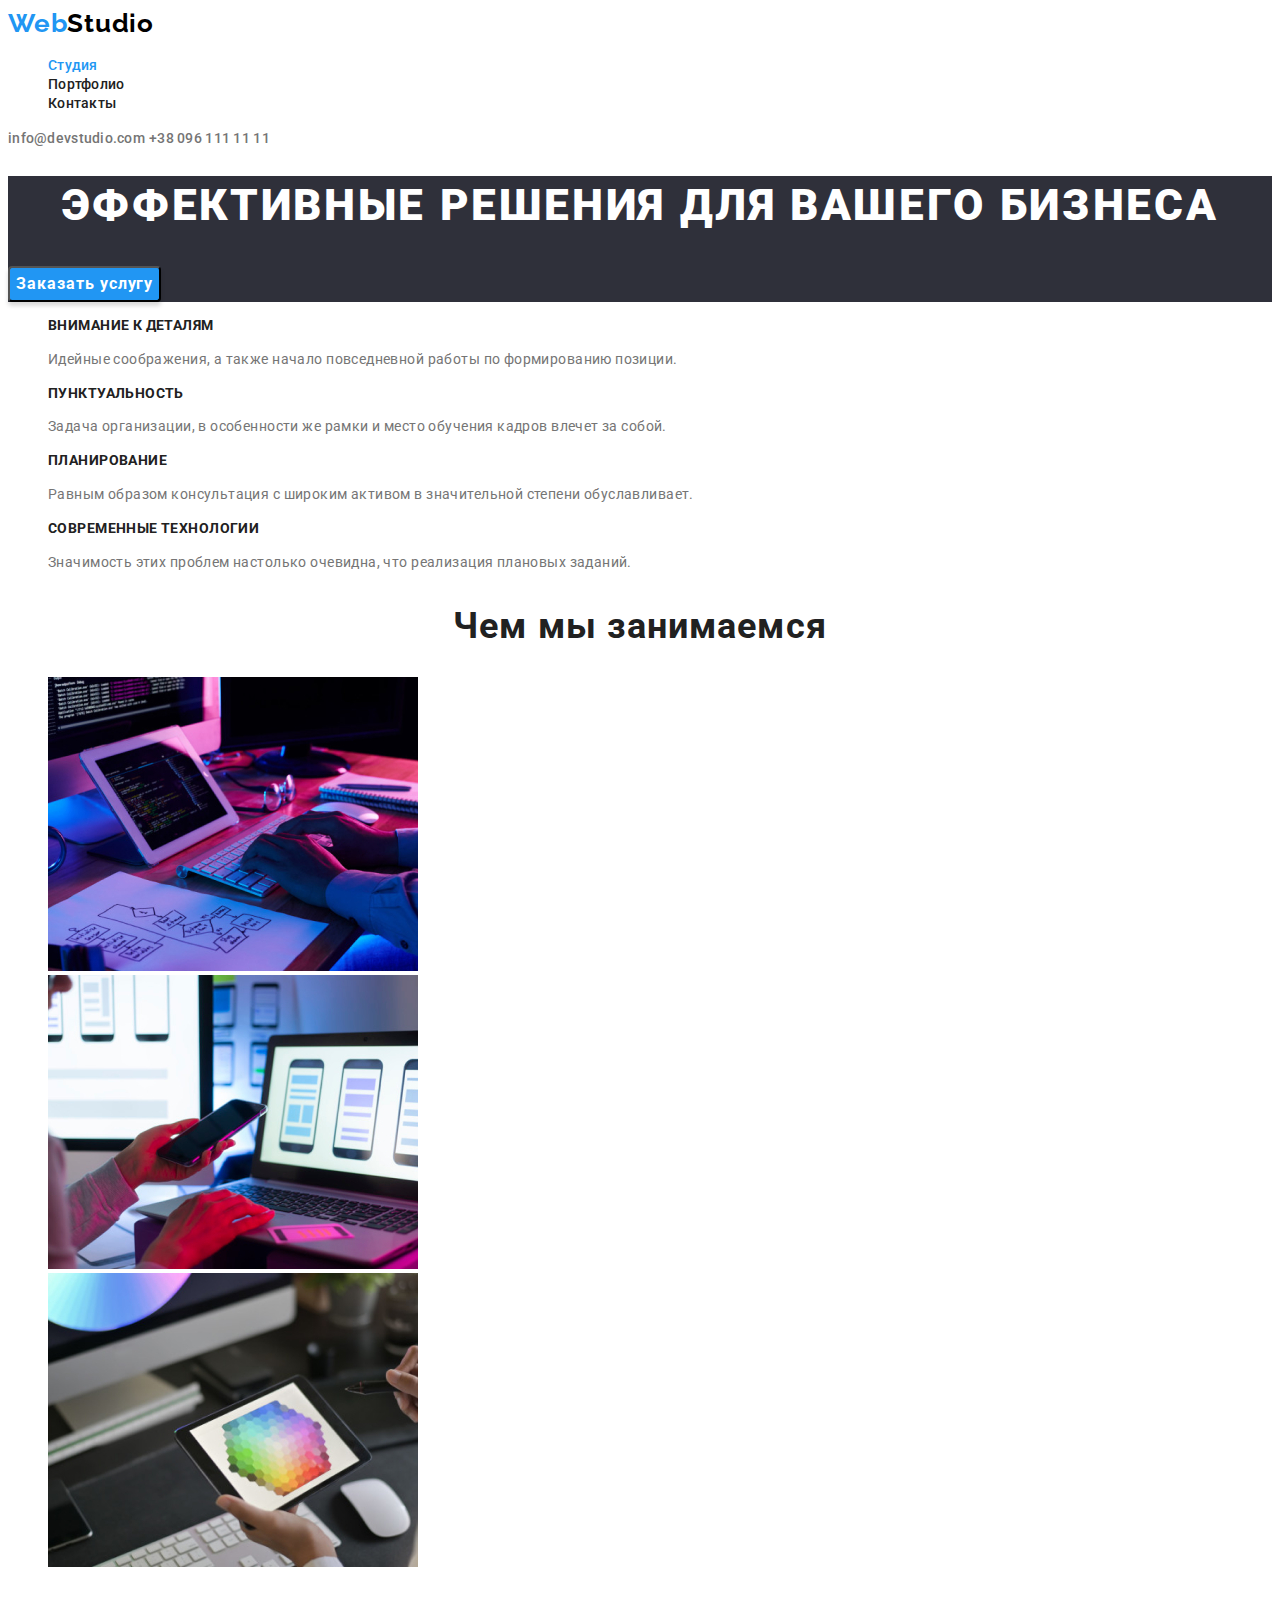
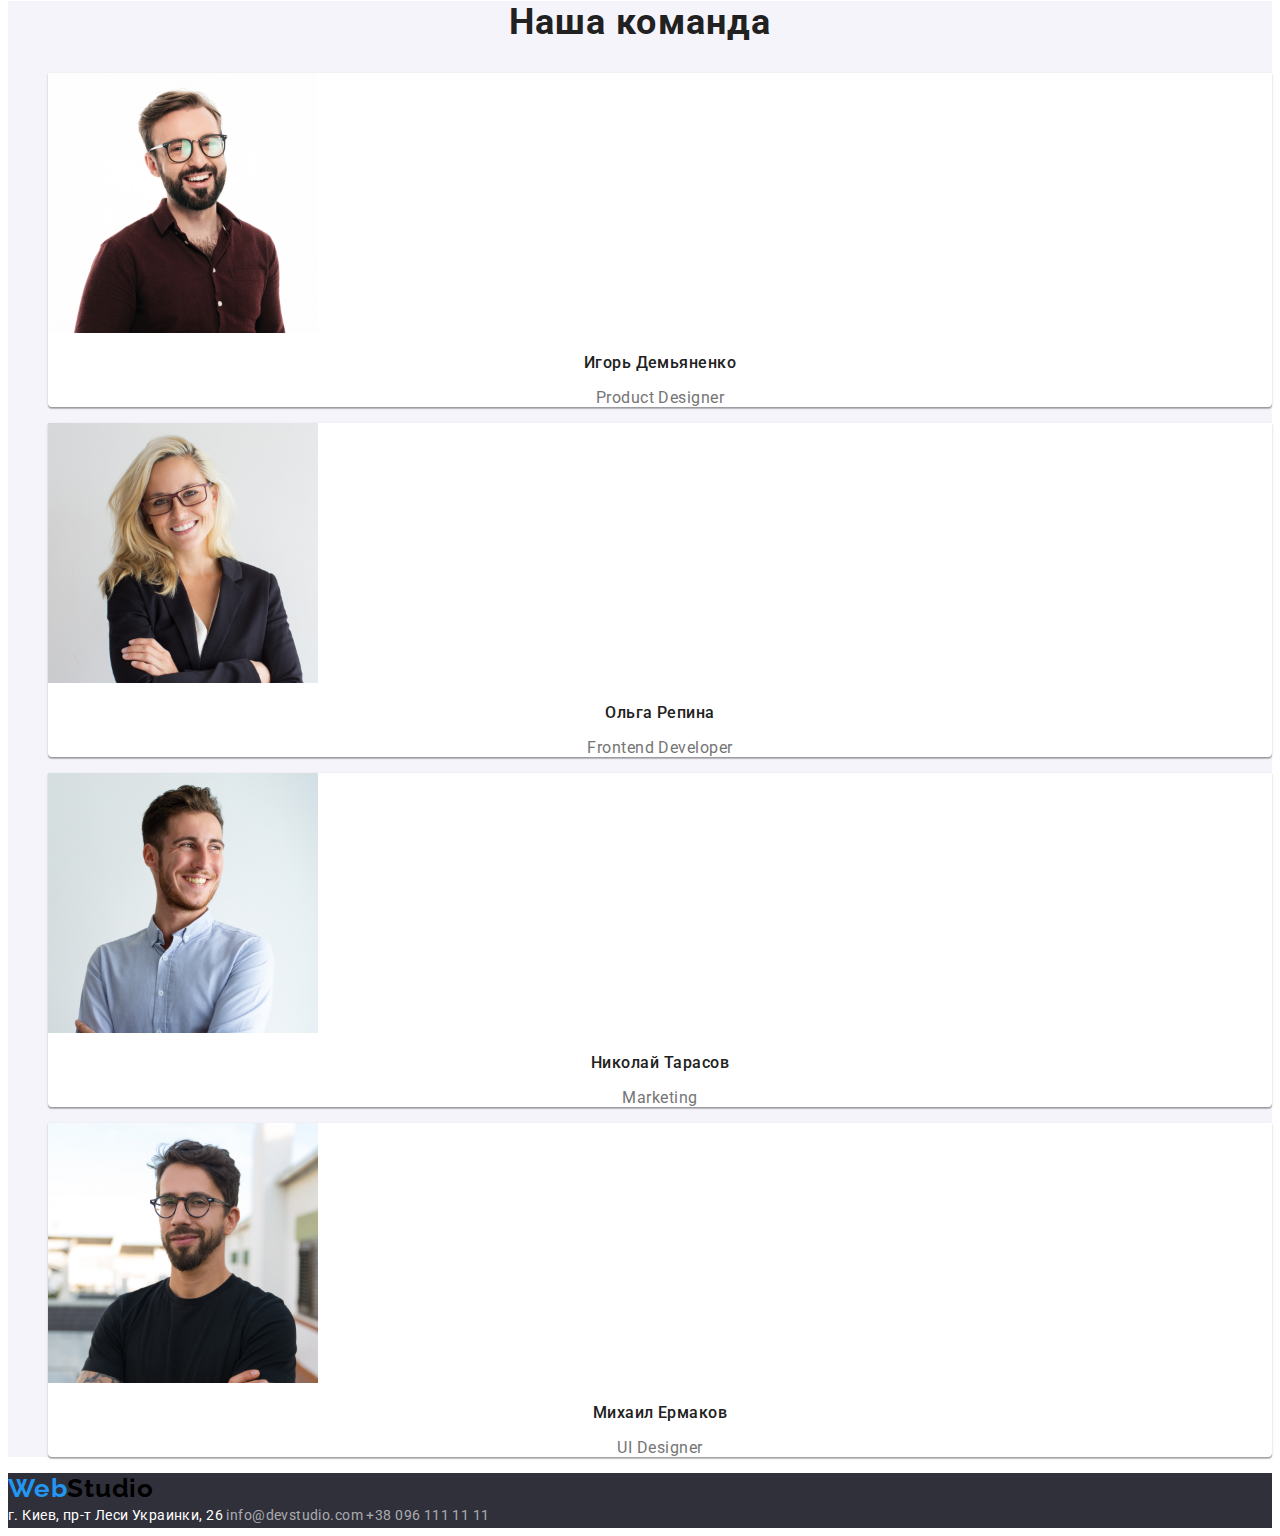
==== index.html @ 05eec01e "скопированные" ====
<!DOCTYPE html>
<html lang="en">
<head>
    <meta charset="UTF-8">
    <meta http-equiv="X-UA-Compatible" content="IE=edge">
    <meta name="viewport" content="width=device-width, initial-scale=1.0">
    <link rel="preconnect" href="https://fonts.googleapis.com">
    <link rel="preconnect" href="https://fonts.gstatic.com" crossorigin>
    <link href="https://fonts.googleapis.com/css2?family=Raleway:wght@700&family=Roboto:wght@400;500;700;900&display=swap" rel="stylesheet">
    <link rel="stylesheet" href="./css/styles.css">
    <title>Главная</title>
    
</head>
<body>
    <!-- Шапка -->
    <header class="header">
        <a href="index.html" class="main-page-link">Web<span class="main-page-link-logo">Studio</span></a>
        <nav>
            <ul>
                <li><a href="index.html" class="nav-sections active">Студия</a></li>
                <li><a href="portfolio.html" class="nav-sections">Портфолио</a></li>
                <li><a href="#" class="nav-sections">Контакты</a></li>
            </ul>  
        </nav>
        <a href="mailto:info@devstudio.com" class="main-mail-header">info@devstudio.com</a>
        <a href="tel:+380961111111" class="main-phone-header">+38 096 111 11 11</a>
    </header>

    <!-- Основная часть -->

    <main>

        <!-- Реклама с кнопкой -->
        <section class="main-page-face">
            <h1 class="main-page-face-text">Эффективные решения для вашего бизнеса</h1>
            <button type="button" class="main-page-face-button">Заказать услугу</button>
        </section>

        <!-- Характеристика -->
        <section>
            <ul>
                <li>
                    <h3 class="main-page-specifications-title">Внимание к деталям</h3>
                    <p class="main-page-specifications-text">Идейные соображения, а также начало повседневной работы по формированию позиции.</p>
                </li>
                <li>
                    <h3 class="main-page-specifications-title">Пунктуальность</h3>
                    <p class="main-page-specifications-text">Задача организации, в особенности же рамки и место обучения кадров влечет за собой.</p>
                </li>
                <li>
                    <h3 class="main-page-specifications-title">Планирование</h3>
                    <p class="main-page-specifications-text">Равным образом консультация с широким активом в значительной степени обуславливает.</p>
                </li>
                <li>
                    <h3 class="main-page-specifications-title">Современные технологии</h3>
                    <p class="main-page-specifications-text">Значимость этих проблем настолько очевидна, что реализация плановых заданий.</p>
                </li>
            </ul>
        </section>

        <!-- Род занятия в картинках -->
        <section>
            <h2 class="main-page-titles">Чем мы занимаемся</h2>
            <ul>
                <li>
                    <img src="images/img1.jpg" alt="програмирование" width="370">
                </li> 
                <li>
                    <img src="images/img2.jpg" alt="телефонирование" width="370">
                </li>
                <li>
                    <img src="images/img3.jpg" alt="графинирование" width="370"> 
                </li>
            </ul>               
        </section>

        <!-- Команда специалистов -->
        <section class="main-page-team">
            <h2 class="main-page-titles">Наша команда</h2>
            <ul>
                <li class="main-page-team-teaser">
                    <img src="images/team1.jpg" alt="мужчина" width="270" height="260">
                    <h3 class="main-page-team-name">Игорь Демьяненко</h3>
                    <p class="main-page-team-position">Product Designer</p>
                </li>
                <li class="main-page-team-teaser">
                    <img src="images/team2.jpg" alt="женщина" width="270" height="260">
                    <h3 class="main-page-team-name">Ольга Репина</h3>
                    <p class="main-page-team-position">Frontend Developer</p>
                </li>
                <li class="main-page-team-teaser">
                    <img src="images/team3.jpg" alt="мужчина" width="270" height="260">
                    <h3 class="main-page-team-name">Николай Тарасов</h3>
                    <p class="main-page-team-position">Marketing</p>
                </li>
                <li class="main-page-team-teaser">
                    <img src="images/team4.jpg" alt="мужчина" width="270" height="260">
                    <h3 class="main-page-team-name">Михаил Ермаков</h3>
                    <p class="main-page-team-position">UI Designer</p>
                </li>
            </ul>
        </section>
    </main>

    <!-- Подвал-->
    <footer class="footer">
        <a href="index.html" class="main-page-link">Web<span class="main-page-link-logo">Studio</span></a>
        <address class="footer-address">г. Киев, пр-т Леси Украинки, 26
            <a href="mailto:info@devstudio.com" class="main-mail-footer">info@devstudio.com</a>
            <a href="tel:+380961111111" class="main-phone-footer">+38 096 111 11 11</a>
        </address>
    </footer>
</body>
</html>
---- css/styles.css ----
body {
    font-family: 'Raleway', sans-serif;
    font-family: 'Roboto', sans-serif;
    background: #FFFFFF;
    font-family: Roboto;
    color: var(--almost-black-color);
}

a {
   text-decoration: none; 
}

button {
    font-family: inherit;
    cursor: pointer;
}
ul {
    list-style: none;
}

:root {
    --blue-color: #2196F3;
    --gray-color: #757575;
    --white-color: #FFFFFF;
    --notwhite-color: #F5F4FA;
    --almost-black-color: #212121;
}

/* шапка и елементы */

.main-page-link {
    font-family: Raleway;
    font-weight: bold;
    font-size: 26px;
    line-height: 1.19;
    letter-spacing: 0.03em;
    color: var(--blue-color);
}

.main-page-link-logo {
    color: #000;
}

.nav-sections {
    font-weight: 500;
    font-size: 14px;
    line-height: 1.14;
    letter-spacing: 0.02em;
    color: var(--almost-black-color); 
}

.nav-sections.active,
.nav-sections:hover,
.nav-sections:focus {
    color: var(--blue-color);
}

.main-mail-header,
.main-phone-header {
    font-weight: 500;
    font-size: 14px;
    line-height: 1.14;
    letter-spacing: 0.02em;
    color: var(--gray-color);
}
.main-mail-header:hover,
.main-mail-header:focus,
.main-phone-header:hover,
.main-phone-header:focus {
    color: var(--blue-color);
}


/* главная страница*/

/* главный текст с кнопкой*/

.main-page-face {
    background: #2F303A;
}

.main-page-face-text {
    font-weight: 900;
    font-size: 44px;
    line-height: 1.36;
    text-align: center;
    letter-spacing: 0.06em;
    text-transform: uppercase;
    color: var(--white-color);
}

.main-page-face-button {
    background: var(--blue-color);
    box-shadow: 0px 4px 4px rgba(0, 0, 0, 0.15);
    border-radius: 4px;
    font-weight: bold;
    font-size: 16px;
    line-height: 1.87;
    display: flex;
    align-items: center;
    text-align: center;
    letter-spacing: 0.06em;
    color: var(--white-color);
}

.main-page-face-button:focus,
.main-page-face-button:hover {
    background: #188CE8;
    ;
}

/* Характеристики*/

.main-page-specifications-title{
    font-weight: bold;
    font-size: 14px;
    line-height: 1.14;
    letter-spacing: 0.03em;
    text-transform: uppercase;
}

.main-page-specifications-text {
    font-size: 14px;
    line-height: 1.71;
    letter-spacing: 0.03em;
    color: var(--gray-color);
}

/* Заголовки разделов*/
.main-page-titles {
    font-weight: bold;
    font-size: 36px;
    line-height: 1.17;
    text-align: center;
    letter-spacing: 0.03em;
}

/* Раздел команды*/
.main-page-team {
    background: var(--notwhite-color);
}

.main-page-team-teaser {
    background: var(--white-color);
    box-shadow: 0px 1px 3px rgba(0, 0, 0, 0.12), 0px 1px 1px rgba(0, 0, 0, 0.14), 0px 2px 1px rgba(0, 0, 0, 0.2);
    border-radius: 0px 0px 4px 4px;
}

.main-page-team-name {
    font-weight: 500;
    font-size: 16px;
    line-height: 1.19;
    text-align: center;
    letter-spacing: 0.03em;
}

.main-page-team-position {
    font-weight: normal;
    font-size: 16px;
    line-height: 1.19;
    text-align: center;
    letter-spacing: 0.03em;
    color: var(--gray-color);
}


/* Портфолио*/

/* Кнопки категорий */
.portfolio-categories-button {
    background: var(--notwhite-color);
    border-radius: 4px;
    font-weight: 500;
    font-size: 16px;
    line-height: 1.62;
    text-align: center;
    letter-spacing: 0.03em;
}

.portfolio-categories-button:focus,
.portfolio-categories-button:hover {
    background: var(--blue-color);
    box-shadow: 0px 3px 1px rgba(0, 0, 0, 0.1), 0px 1px 2px rgba(0, 0, 0, 0.08), 0px 2px 2px rgba(0, 0, 0, 0.12);
    border-radius: 4px;
    font-weight: 500;
    font-size: 16px;
    line-height: 1.62;
    text-align: center;
    letter-spacing: 0.03em;
    color: var(--white-color);
}

/* Варианты*/
.portfolio-variants {
    border: 1px solid #EEEEEE;
    box-sizing: border-box;
}

.portfolio-variant-name {
    font-weight: bold;
    font-size: 18px;
    line-height: 2;
    letter-spacing: 0.06em;
    color: var(--almost-black-color);
}

.portfolio-variant-type {
    font-weight: normal;
    font-size: 16px;
    line-height: 1.87;
    letter-spacing: 0.03em;
    color: var(--gray-color);
}

/* Подвал*/

.footer {
    background: #2F303A;
}

.footer-address {
    font-style: normal;
    font-weight: normal;
    font-size: 14px;
    line-height: 1.71;
    letter-spacing: 0.03em;
    color: var(--white-color);
}

.main-mail-footer,
.main-phone-footer {
    font-style: normal;
    font-weight: normal;
    font-size: 14px;
    line-height: 1.71;
    letter-spacing: 0.03em;
    color: rgba(255, 255, 255, 0.6); 
}

.main-mail-footer:hover,
.main-phone-footer:hover,
.main-mail-footer:focus,
.main-phone-footer:focus {
    color: var(--blue-color);
}
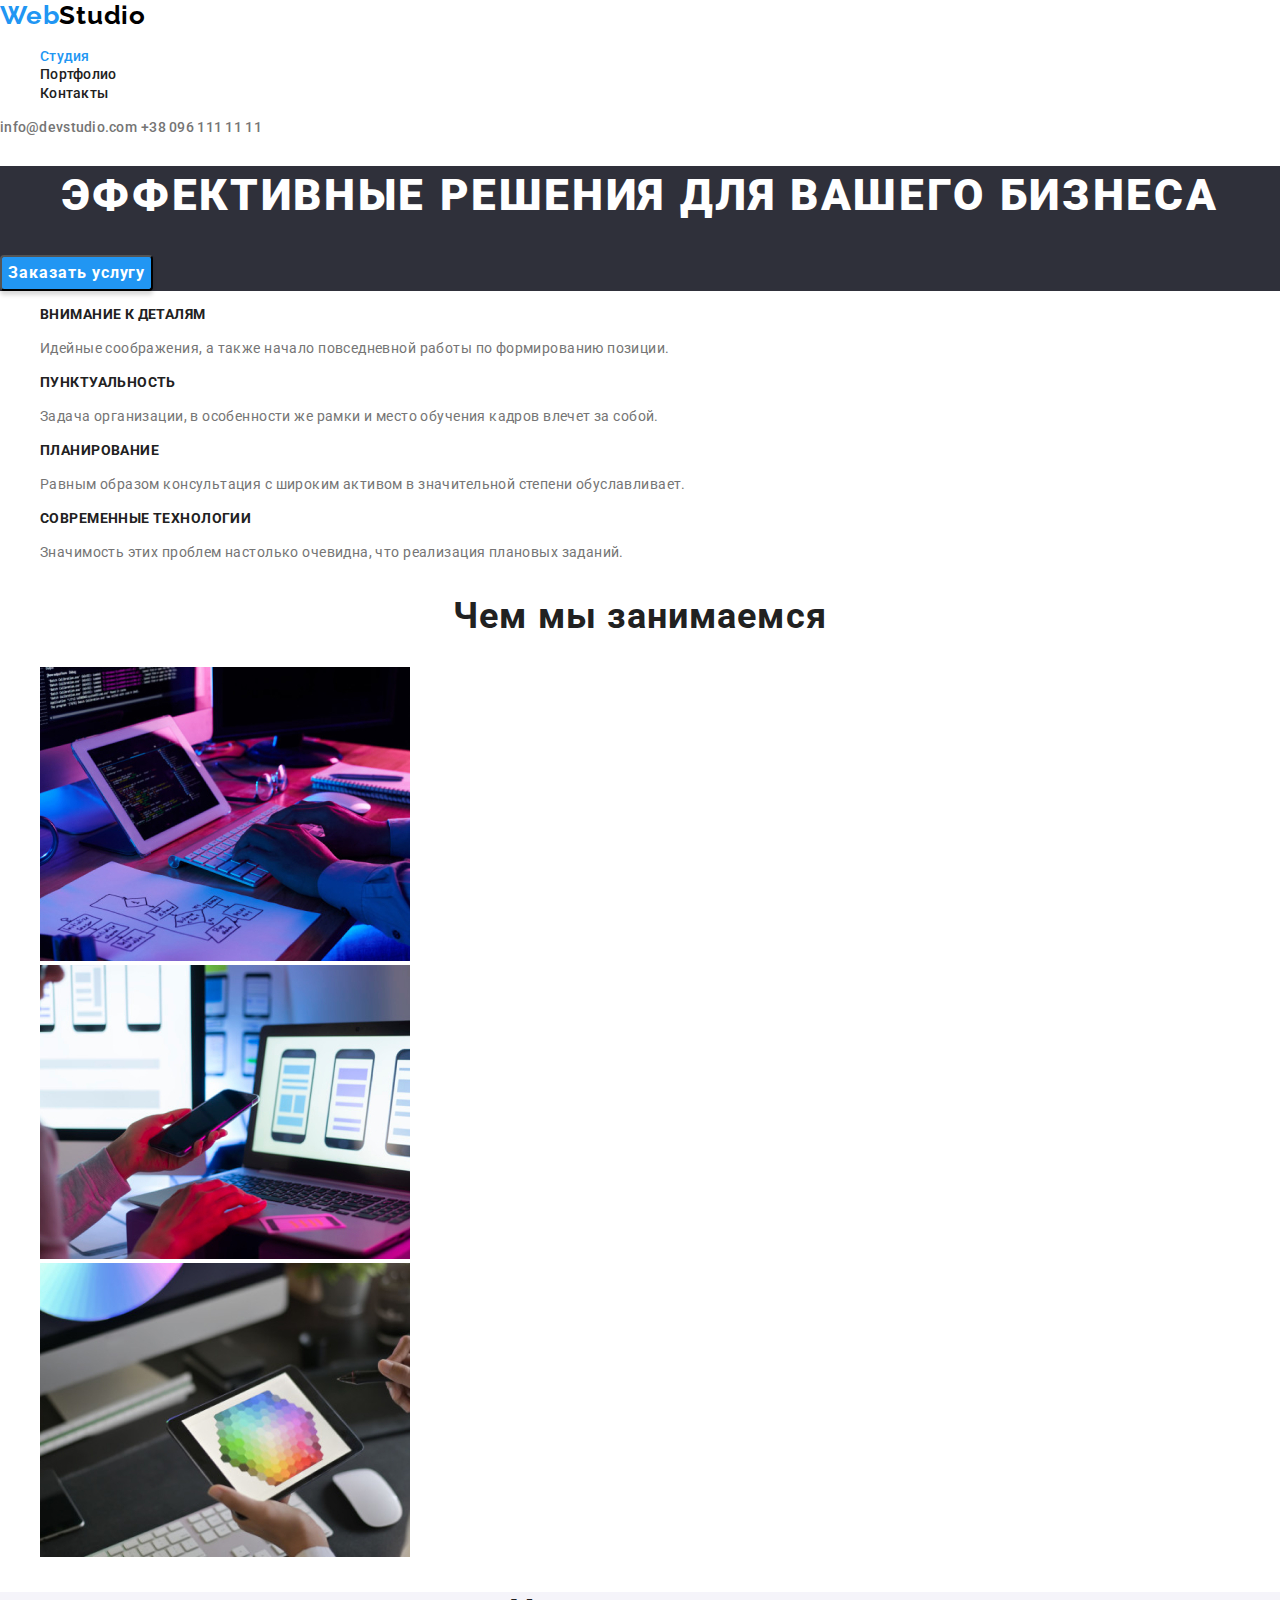
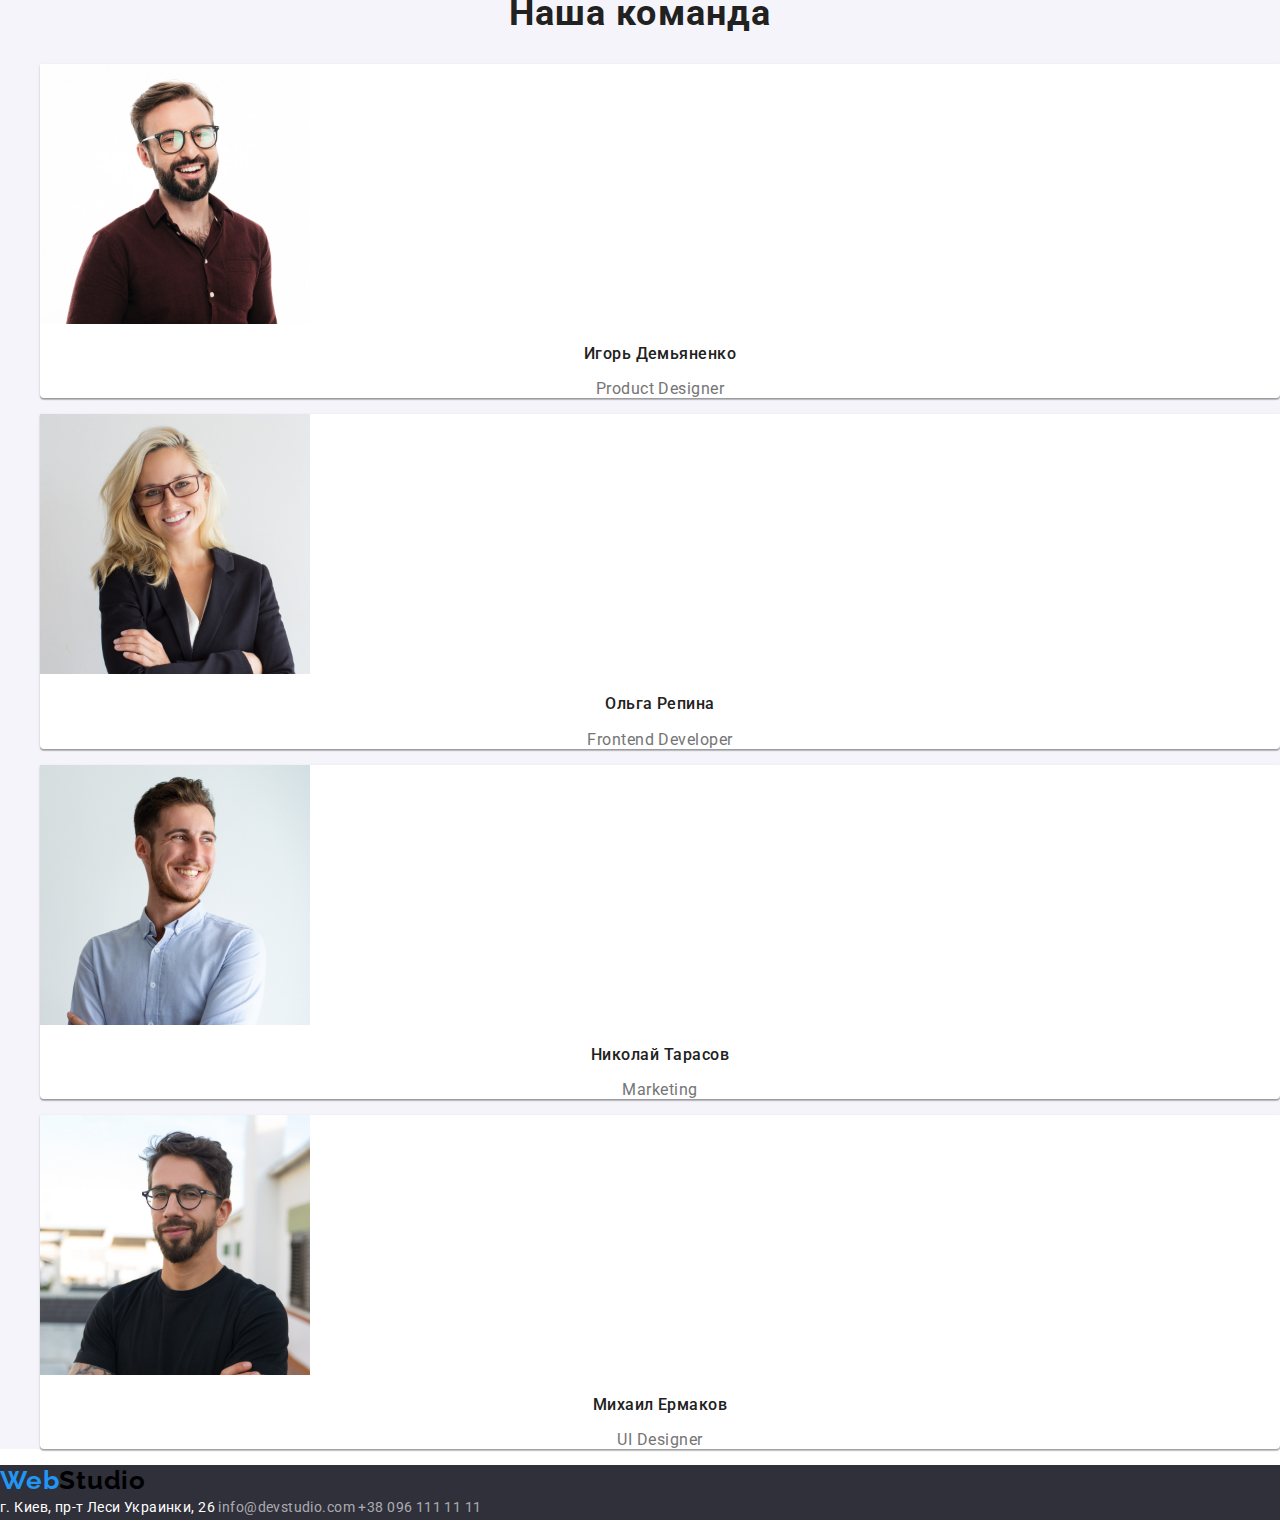
==== commit 198a4834: "+нормализатор" ====
--- a/index.html
+++ b/index.html
@@ -7,6 +7,7 @@
     <link rel="preconnect" href="https://fonts.googleapis.com">
     <link rel="preconnect" href="https://fonts.gstatic.com" crossorigin>
     <link href="https://fonts.googleapis.com/css2?family=Raleway:wght@700&family=Roboto:wght@400;500;700;900&display=swap" rel="stylesheet">
+    <link rel="stylesheet" href="./css/modern-normalize.css">
     <link rel="stylesheet" href="./css/styles.css">
     <title>Главная</title>
     
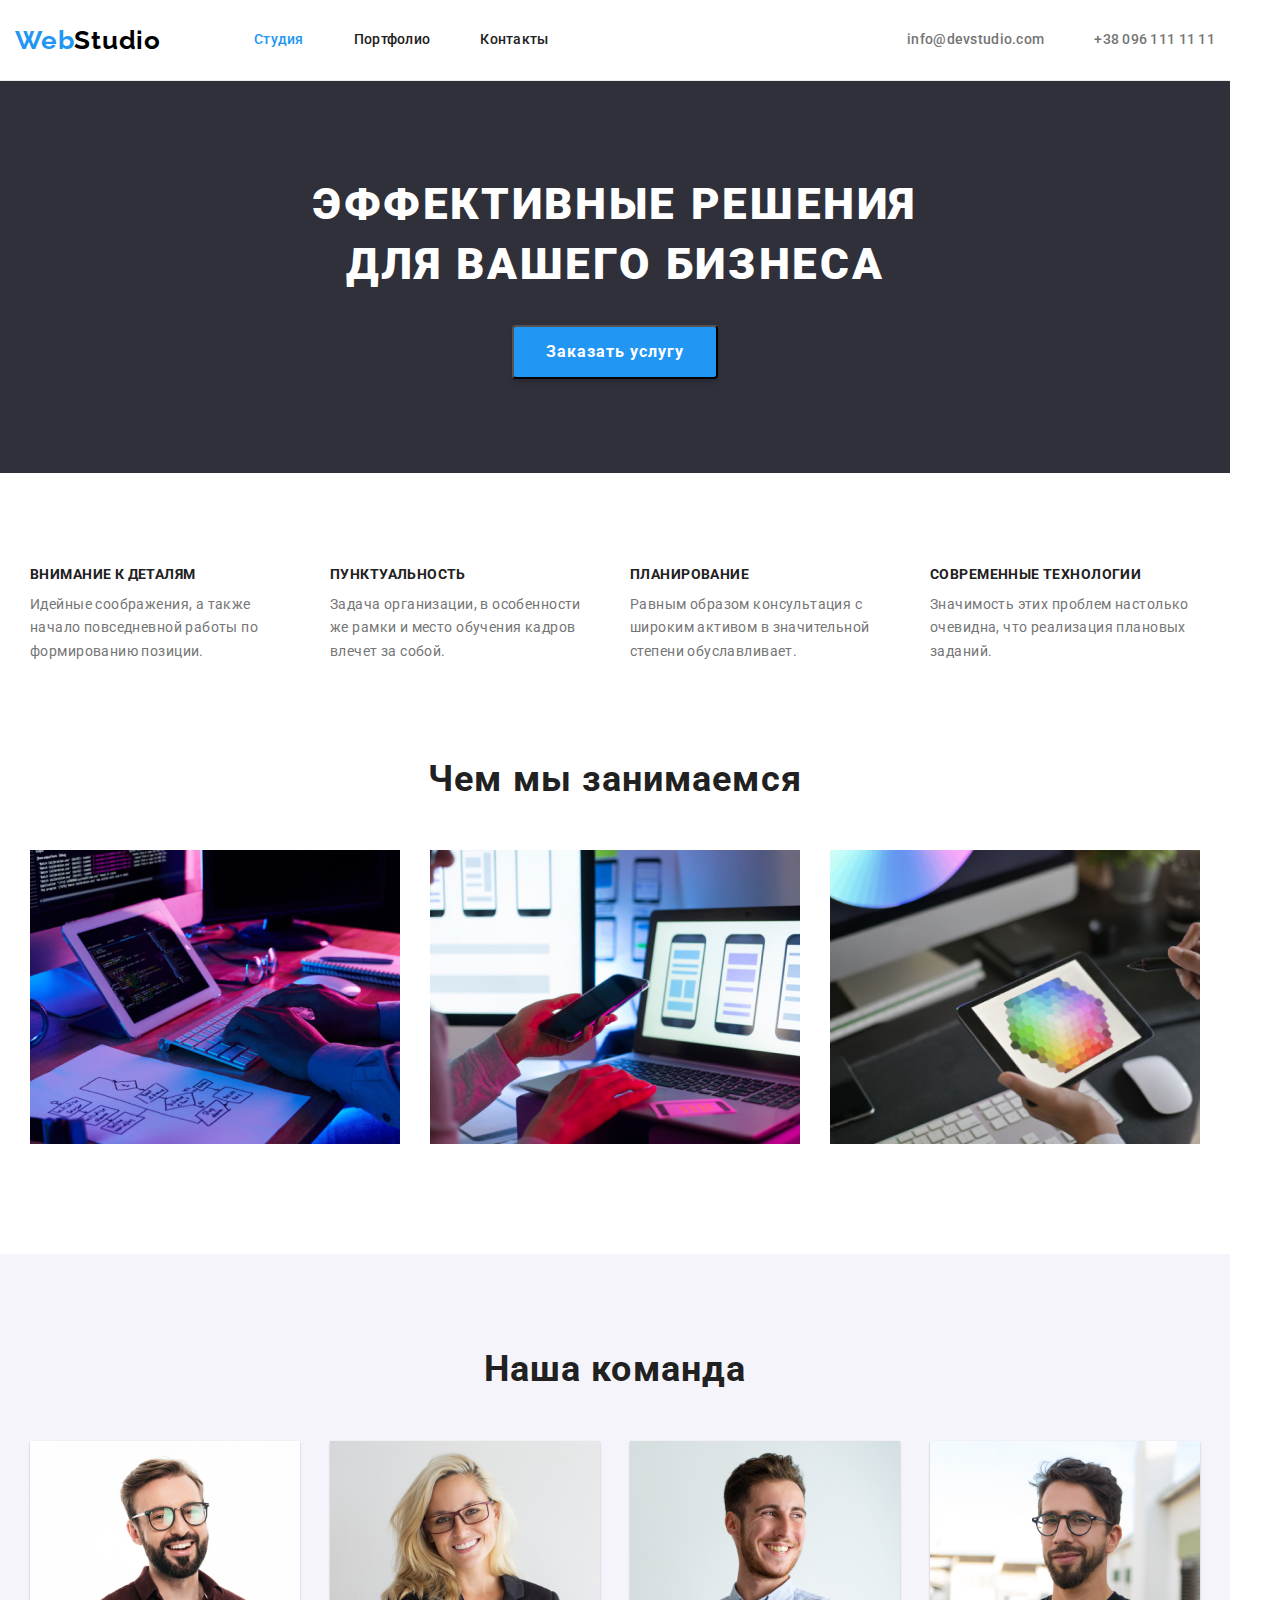
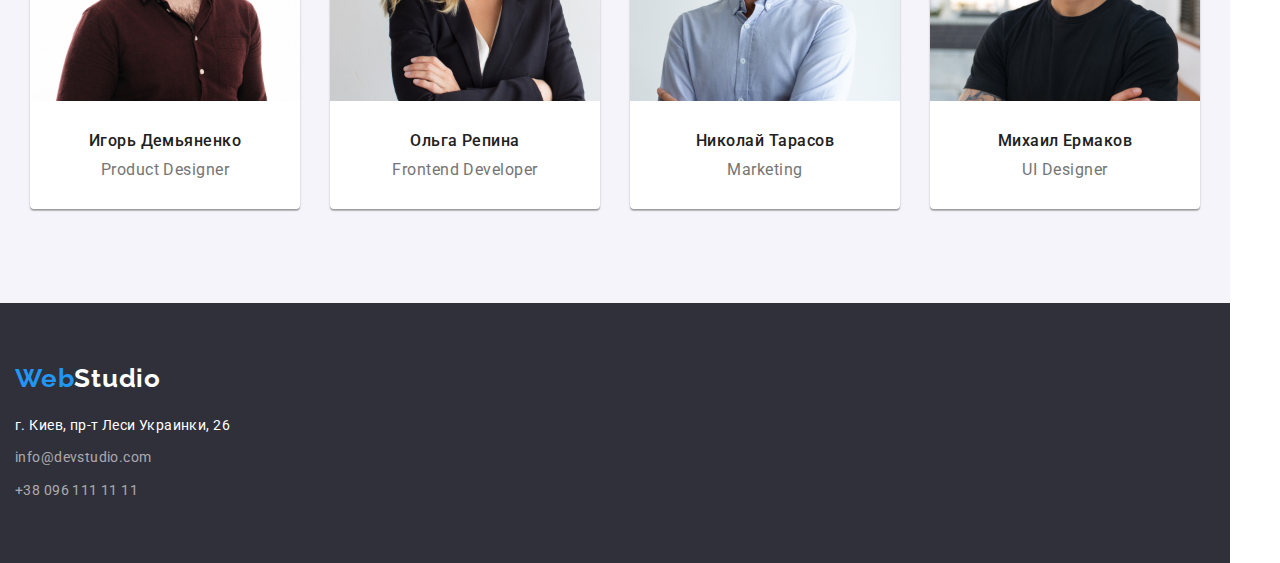
==== commit 44b928e1: "first try" ====
--- a/index.html
+++ b/index.html
@@ -14,17 +14,19 @@
 </head>
 <body>
     <!-- Шапка -->
-    <header class="header">
-        <a href="index.html" class="main-page-link">Web<span class="main-page-link-logo">Studio</span></a>
-        <nav>
-            <ul>
-                <li><a href="index.html" class="nav-sections active">Студия</a></li>
-                <li><a href="portfolio.html" class="nav-sections">Портфолио</a></li>
-                <li><a href="#" class="nav-sections">Контакты</a></li>
-            </ul>  
-        </nav>
-        <a href="mailto:info@devstudio.com" class="main-mail-header">info@devstudio.com</a>
-        <a href="tel:+380961111111" class="main-phone-header">+38 096 111 11 11</a>
+    <header class="header container">
+        <div class="header-div">
+            <a href="index.html" class="main-page-link">Web<span class="main-page-link-logo">Studio</span></a>
+            <nav class="nav-menu">
+                <ul class="nav-list">
+                    <li class="nav-li"><a href="index.html" class="nav-sections active">Студия</a></li>
+                    <li class="nav-li"><a href="portfolio.html" class="nav-sections">Портфолио</a></li>
+                    <li class="nav-li"><a href="#" class="nav-sections">Контакты</a></li>
+                </ul>  
+            </nav>
+            <a href="mailto:info@devstudio.com" class="main-mail-header">info@devstudio.com</a>
+            <a href="tel:+380961111111" class="main-phone-header">+38 096 111 11 11</a>
+        </div>
     </header>
 
     <!-- Основная часть -->
@@ -32,70 +34,68 @@
     <main>
 
         <!-- Реклама с кнопкой -->
-        <section class="main-page-face">
+        <section class="main-page-face container">
             <h1 class="main-page-face-text">Эффективные решения для вашего бизнеса</h1>
             <button type="button" class="main-page-face-button">Заказать услугу</button>
         </section>
 
         <!-- Характеристика -->
-        <section>
-            <ul>
-                <li>
+        <section class="container">
+            <ul class="specification-list">
+                <li class="specification-li">
                     <h3 class="main-page-specifications-title">Внимание к деталям</h3>
                     <p class="main-page-specifications-text">Идейные соображения, а также начало повседневной работы по формированию позиции.</p>
                 </li>
-                <li>
+                <li class="specification-li">
                     <h3 class="main-page-specifications-title">Пунктуальность</h3>
                     <p class="main-page-specifications-text">Задача организации, в особенности же рамки и место обучения кадров влечет за собой.</p>
                 </li>
-                <li>
+                <li class="specification-li">
                     <h3 class="main-page-specifications-title">Планирование</h3>
                     <p class="main-page-specifications-text">Равным образом консультация с широким активом в значительной степени обуславливает.</p>
                 </li>
-                <li>
+                <li class="specification-li">
                     <h3 class="main-page-specifications-title">Современные технологии</h3>
                     <p class="main-page-specifications-text">Значимость этих проблем настолько очевидна, что реализация плановых заданий.</p>
                 </li>
             </ul>
-        </section>
 
         <!-- Род занятия в картинках -->
-        <section>
             <h2 class="main-page-titles">Чем мы занимаемся</h2>
-            <ul>
-                <li>
+            <ul class="occupation-list">
+                <li class="occupation-li">
                     <img src="images/img1.jpg" alt="програмирование" width="370">
                 </li> 
-                <li>
+                <li class="occupation-li">
                     <img src="images/img2.jpg" alt="телефонирование" width="370">
                 </li>
-                <li>
+                <li class="occupation-li">
                     <img src="images/img3.jpg" alt="графинирование" width="370"> 
                 </li>
             </ul>               
         </section>
 
         <!-- Команда специалистов -->
-        <section class="main-page-team">
+        <section class="main-page-team container">
             <h2 class="main-page-titles">Наша команда</h2>
-            <ul>
+            <ul class="main-page-team-list">
                 <li class="main-page-team-teaser">
-                    <img src="images/team1.jpg" alt="мужчина" width="270" height="260">
+                    <img src="images/team1.jpg" alt="мужчина" width="270" height="260" class="team-image">
                     <h3 class="main-page-team-name">Игорь Демьяненко</h3>
                     <p class="main-page-team-position">Product Designer</p>
                 </li>
                 <li class="main-page-team-teaser">
-                    <img src="images/team2.jpg" alt="женщина" width="270" height="260">
+                    <img src="images/team2.jpg" alt="женщина" width="270" height="260" class="team-image">
                     <h3 class="main-page-team-name">Ольга Репина</h3>
                     <p class="main-page-team-position">Frontend Developer</p>
                 </li>
                 <li class="main-page-team-teaser">
-                    <img src="images/team3.jpg" alt="мужчина" width="270" height="260">
+                    <img src="images/team3.jpg" alt="мужчина" width="270" height="260" class="team-image">
                     <h3 class="main-page-team-name">Николай Тарасов</h3>
                     <p class="main-page-team-position">Marketing</p>
                 </li>
                 <li class="main-page-team-teaser">
-                    <img src="images/team4.jpg" alt="мужчина" width="270" height="260">
+                    <img src="images/team4.jpg" alt="мужчина" width="270" height="260" class="team-image">
                     <h3 class="main-page-team-name">Михаил Ермаков</h3>
                     <p class="main-page-team-position">UI Designer</p>
                 </li>
@@ -104,7 +104,7 @@
     </main>
 
     <!-- Подвал-->
-    <footer class="footer">
+    <footer class="footer container">
         <a href="index.html" class="main-page-link">Web<span class="main-page-link-logo">Studio</span></a>
         <address class="footer-address">г. Киев, пр-т Леси Украинки, 26
             <a href="mailto:info@devstudio.com" class="main-mail-footer">info@devstudio.com</a>
--- a/css/styles.css
+++ b/css/styles.css
@@ -1,3 +1,6 @@
+html {
+    box-sizing: border-box;
+}
 body {
     font-family: 'Raleway', sans-serif;
     font-family: 'Roboto', sans-serif;
@@ -6,6 +9,12 @@
     color: var(--almost-black-color);
 }
 
+*,
+*::before,
+*::after {
+  box-sizing: inherit;
+}
+
 a {
    text-decoration: none; 
 }
@@ -16,6 +25,23 @@
 }
 ul {
     list-style: none;
+    padding-left: 0;
+}
+
+p,
+h3 {
+    margin-top: 0;
+    margin-bottom: 0;
+}
+
+section {
+    padding-top: 94px;
+    padding-bottom: 94px;
+}
+
+img {
+    display: block;
+    max-width: 100%;
 }
 
 :root {
@@ -26,9 +52,30 @@
     --almost-black-color: #212121;
 }
 
+.container {
+    width: 1230px;
+    padding-left: 15px;
+    padding-right: 15px;
+}
+
 /* шапка и елементы */
+.header {
+    border-bottom: 1px solid #ECECEC;
+}
+
+.header-div {
+    display: flex;
+    align-items: center;
+    height: 80px;
+}
+
+.header-div a {
+    display: block;
+}
 
 .main-page-link {
+    margin-right: 93px;
+
     font-family: Raleway;
     font-weight: bold;
     font-size: 26px;
@@ -41,7 +88,20 @@
     color: #000;
 }
 
+.nav-list {
+    display: flex;
+    margin-top: 0;
+    margin-bottom: 0;
+}
+
+.nav-list .nav-li + .nav-li {
+    margin-left: 50px;
+}
+
 .nav-sections {
+    padding-top: 32px;
+    padding-bottom: 32px;
+    
     font-weight: 500;
     font-size: 14px;
     line-height: 1.14;
@@ -70,16 +130,34 @@
     color: var(--blue-color);
 }
 
+.main-mail-header {
+    margin-left: auto;
+}
+
+.main-phone-header {
+    margin-left: 50px;
+}
+
 
 /* главная страница*/
 
 /* главный текст с кнопкой*/
+
+
 
 .main-page-face {
     background: #2F303A;
+    padding-top: 94px;
+    padding-bottom: 94px;
 }
 
 .main-page-face-text {
+    margin-top: 0;
+    margin-left: auto;
+    margin-right: auto;
+    margin-bottom: 30px;
+    width: 696px;
+
     font-weight: 900;
     font-size: 44px;
     line-height: 1.36;
@@ -90,6 +168,13 @@
 }
 
 .main-page-face-button {
+    margin-left: auto;
+    margin-right: auto;
+    padding-top: 10px;
+    padding-bottom: 10px;
+    padding-left: 32px;
+    padding-right: 32px;
+
     background: var(--blue-color);
     box-shadow: 0px 4px 4px rgba(0, 0, 0, 0.15);
     border-radius: 4px;
@@ -106,12 +191,27 @@
 .main-page-face-button:focus,
 .main-page-face-button:hover {
     background: #188CE8;
-    ;
 }
 
 /* Характеристики*/
+.specification-list {
+    display: flex;
+    justify-content: center;
+    margin-top: 0;
+    margin-bottom: 94px;
+}
+
+.specification-list .specification-li + .specification-li{
+    margin-left: 30px;
+}
+
+.specification-li {
+    width: 270px;
+}
 
 .main-page-specifications-title{
+    margin-bottom: 10px;
+
     font-weight: bold;
     font-size: 14px;
     line-height: 1.14;
@@ -126,8 +226,14 @@
     color: var(--gray-color);
 }
 
+.main-page-occupation .container {
+    margin-top: 0;
+}
 /* Заголовки разделов*/
 .main-page-titles {
+    margin-top: 0;
+    margin-bottom: 50px;
+
     font-weight: bold;
     font-size: 36px;
     line-height: 1.17;
@@ -135,18 +241,48 @@
     letter-spacing: 0.03em;
 }
 
+/*Род занятий*/
+
+.occupation-list {
+    display: flex;
+    justify-content: center;
+}
+
+.occupation-list .occupation-li + .occupation-li {
+    margin-left: 30px;
+}
+
 /* Раздел команды*/
 .main-page-team {
     background: var(--notwhite-color);
 }
 
+.main-page-team-list {
+    display: flex;
+    margin-top: 0;
+    margin-bottom: 0;
+    justify-content: center;
+}
+
+.main-page-team-list .main-page-team-teaser + .main-page-team-teaser {
+    margin-left: 30px;
+}
+
 .main-page-team-teaser {
+    padding-bottom: 30px;
+
     background: var(--white-color);
     box-shadow: 0px 1px 3px rgba(0, 0, 0, 0.12), 0px 1px 1px rgba(0, 0, 0, 0.14), 0px 2px 1px rgba(0, 0, 0, 0.2);
     border-radius: 0px 0px 4px 4px;
 }
 
+.team-image {
+    margin-bottom: 30px;
+}
+
 .main-page-team-name {
+    margin-bottom: 10px;
+
     font-weight: 500;
     font-size: 16px;
     line-height: 1.19;
@@ -167,9 +303,26 @@
 /* Портфолио*/
 
 /* Кнопки категорий */
+.filters-list {
+    display: flex;
+    justify-content: center;
+    margin-top: 0;
+    margin-bottom: 50px;
+}
+
+.filters-list .filter-li + .filter-li {
+    margin-left: 8px;
+}
+
 .portfolio-categories-button {
+    padding-top: 6px;
+    padding-bottom: 6px;
+    padding-left: 22px;
+    padding-right: 22px;
+
     background: var(--notwhite-color);
     border-radius: 4px;
+    border-style: none;
     font-weight: 500;
     font-size: 16px;
     line-height: 1.62;
@@ -191,12 +344,35 @@
 }
 
 /* Варианты*/
+
+.portfolio-variants-list {
+    display: flex;
+    flex-wrap: wrap;
+    margin-top: -30px;
+    margin-left: -30px;
+}
+
 .portfolio-variants {
-    border: 1px solid #EEEEEE;
+    margin-top: 30px;
+    margin-left: 30px;
+    flex-basis: calc(100%/3 - 30px);
+
     box-sizing: border-box;
 }
 
+.variants-bottom {
+    padding-top: 20px;
+    padding-bottom: 20px;
+    padding-left: 24px;
+    padding-right: 24px;
+    border-bottom: 1px solid #EEEEEE;
+    border-left: 1px solid #EEEEEE;
+    border-right: 1px solid #EEEEEE;
+    width: 370px;
+}
 .portfolio-variant-name {
+    margin-bottom: 4px;
+
     font-weight: bold;
     font-size: 18px;
     line-height: 2;
@@ -215,9 +391,24 @@
 /* Подвал*/
 
 .footer {
+    padding-top: 60px;
+    padding-bottom: 60px;
+
     background: #2F303A;
 }
 
+.footer a {
+    display: block;
+}
+
+.footer .main-page-link-logo {
+    color: #fff;
+}
+
+.footer .main-page-link {
+    margin-bottom: 20px;
+    margin-right: 0;
+}
 .footer-address {
     font-style: normal;
     font-weight: normal;
@@ -229,6 +420,9 @@
 
 .main-mail-footer,
 .main-phone-footer {
+    margin-top: 9px;
+
+    display: block;
     font-style: normal;
     font-weight: normal;
     font-size: 14px;
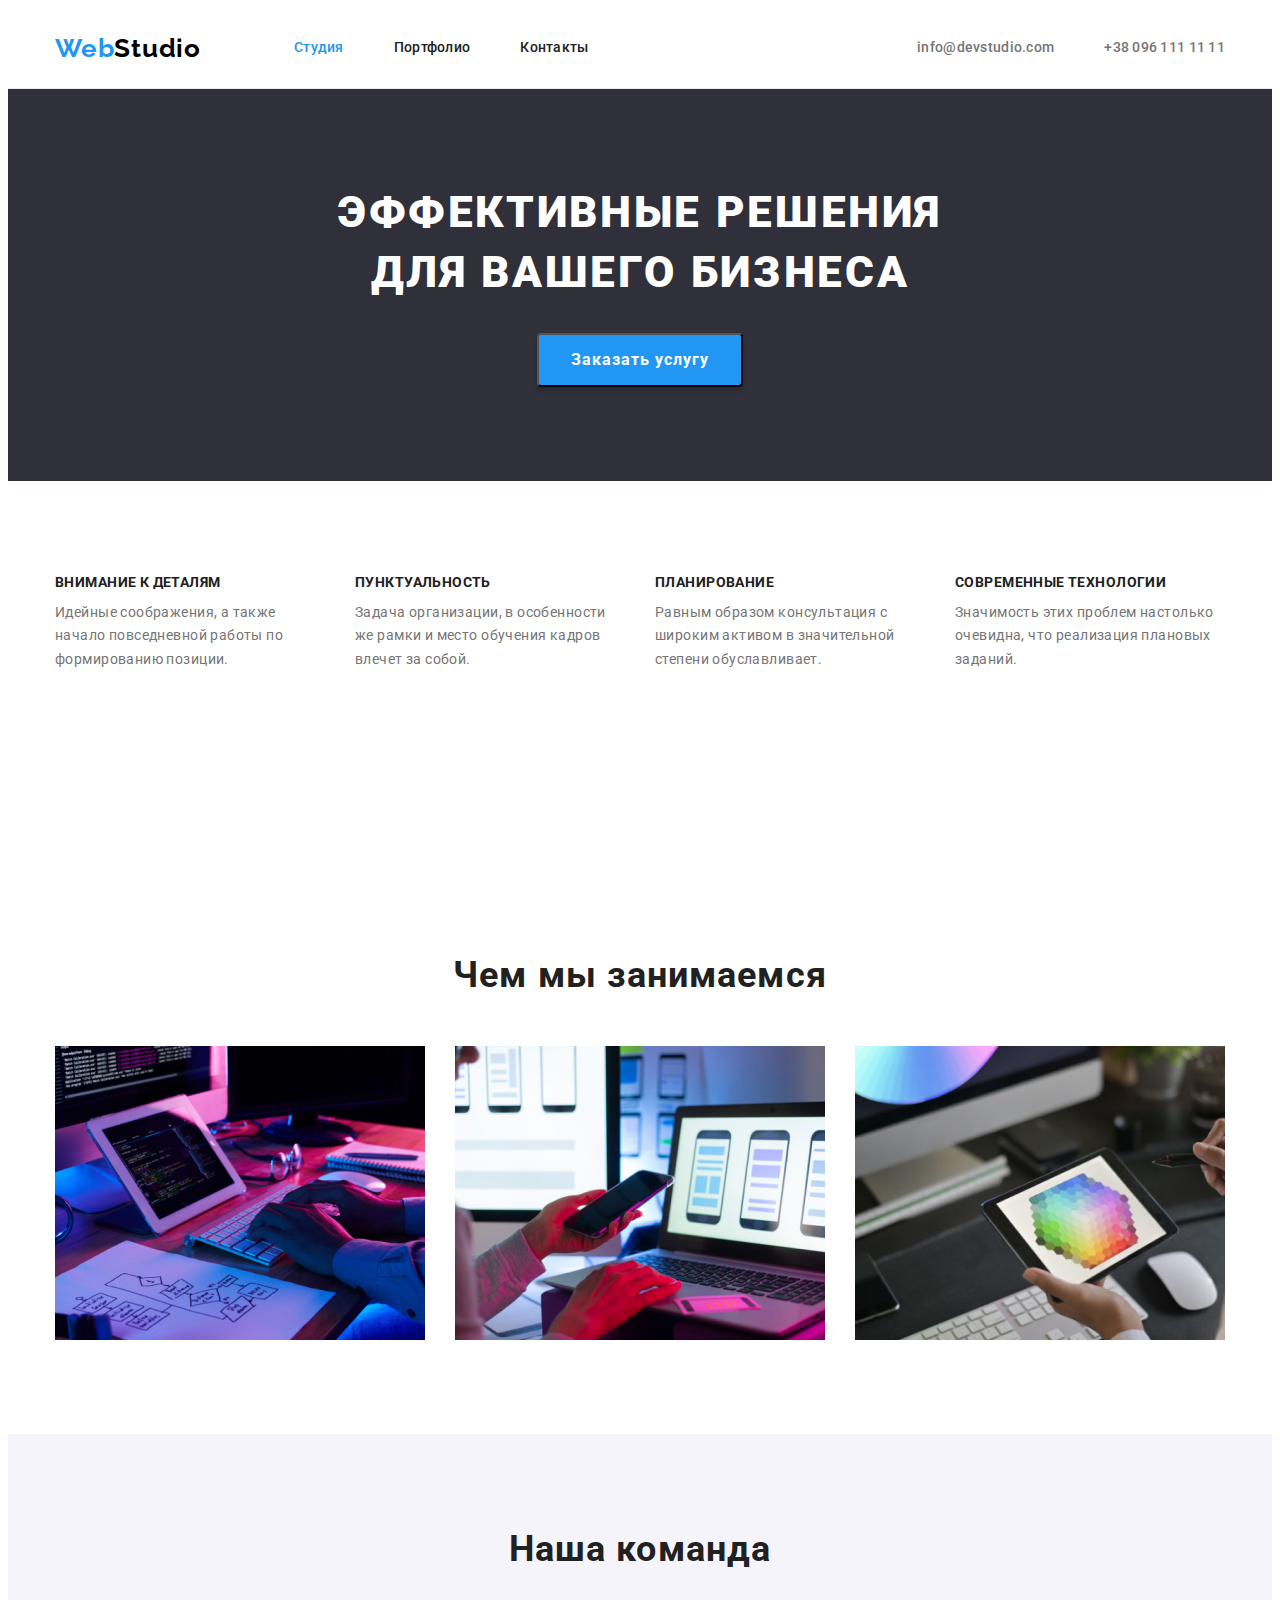
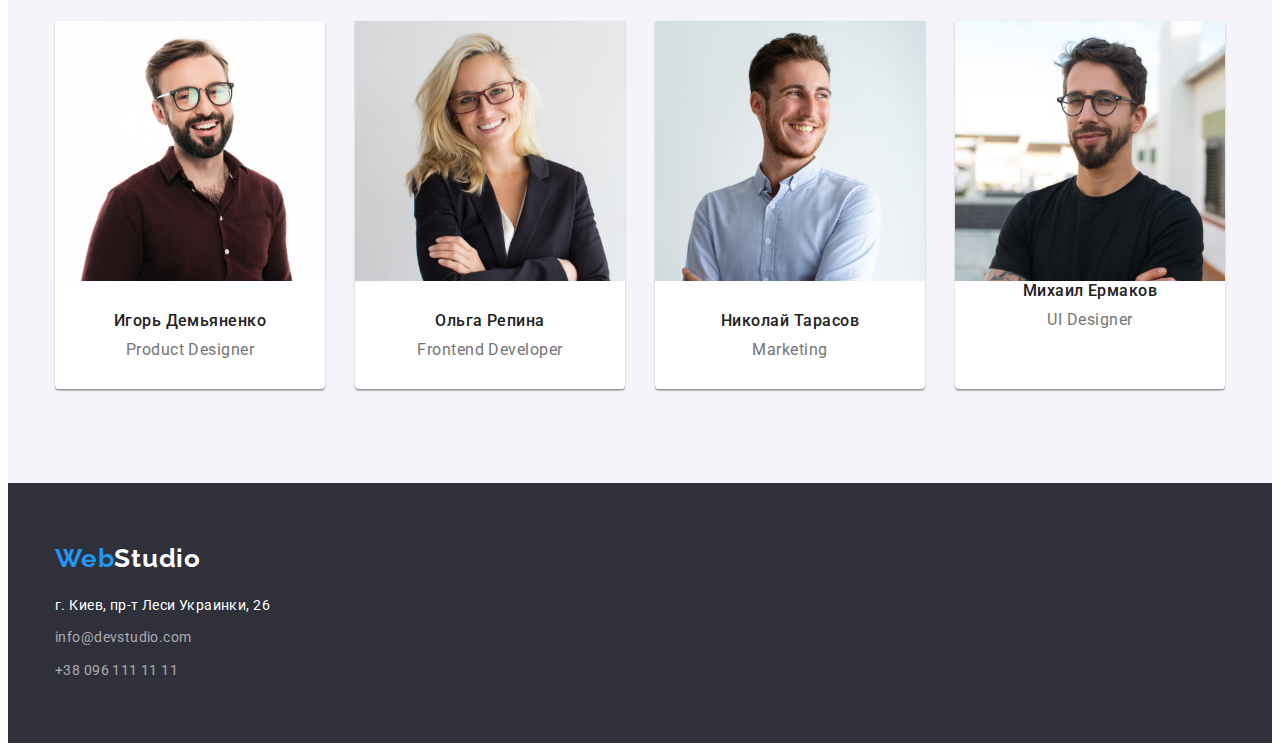
==== commit e03773b4: "супер косяки" ====
--- a/index.html
+++ b/index.html
@@ -7,15 +7,15 @@
     <link rel="preconnect" href="https://fonts.googleapis.com">
     <link rel="preconnect" href="https://fonts.gstatic.com" crossorigin>
     <link href="https://fonts.googleapis.com/css2?family=Raleway:wght@700&family=Roboto:wght@400;500;700;900&display=swap" rel="stylesheet">
-    <link rel="stylesheet" href="./css/modern-normalize.css">
+    <link rel="stylesheet" href="https://github.com/sindresorhus/modern-normalize/blob/main/modern-normalize.css">
     <link rel="stylesheet" href="./css/styles.css">
     <title>Главная</title>
     
 </head>
 <body>
     <!-- Шапка -->
-    <header class="header container">
-        <div class="header-div">
+    <header class="header">
+        <div class="header-div container">
             <a href="index.html" class="main-page-link">Web<span class="main-page-link-logo">Studio</span></a>
             <nav class="nav-menu">
                 <ul class="nav-list">
@@ -24,8 +24,14 @@
                     <li class="nav-li"><a href="#" class="nav-sections">Контакты</a></li>
                 </ul>  
             </nav>
-            <a href="mailto:info@devstudio.com" class="main-mail-header">info@devstudio.com</a>
-            <a href="tel:+380961111111" class="main-phone-header">+38 096 111 11 11</a>
+            <ul class="header-mail-phone-list">
+                <li class="header-mail-phone-li">
+                    <a href="mailto:info@devstudio.com" class="main-mail-header">info@devstudio.com</a>
+                </li>
+                <li class="header-mail-phone-li">
+                    <a href="tel:+380961111111" class="main-phone-header">+38 096 111 11 11</a>
+                </li>
+            </ul>
         </div>
     </header>
 
@@ -34,14 +40,17 @@
     <main>
 
         <!-- Реклама с кнопкой -->
-        <section class="main-page-face container">
-            <h1 class="main-page-face-text">Эффективные решения для вашего бизнеса</h1>
-            <button type="button" class="main-page-face-button">Заказать услугу</button>
+        <section class="main-page-face">
+            <div class="container">
+                <h1 class="main-page-face-text">Эффективные решения для вашего бизнеса</h1>
+                <button type="button" class="main-page-face-button">Заказать услугу</button>
+            </div>
         </section>
 
         <!-- Характеристика -->
-        <section class="container">
-            <ul class="specification-list">
+        <section>
+            <div class="container">
+                <ul class="specification-list">
                 <li class="specification-li">
                     <h3 class="main-page-specifications-title">Внимание к деталям</h3>
                     <p class="main-page-specifications-text">Идейные соображения, а также начало повседневной работы по формированию позиции.</p>
@@ -58,58 +67,82 @@
                     <h3 class="main-page-specifications-title">Современные технологии</h3>
                     <p class="main-page-specifications-text">Значимость этих проблем настолько очевидна, что реализация плановых заданий.</p>
                 </li>
+            </div>
+            
             </ul>
+        </section>
 
         <!-- Род занятия в картинках -->
-            <h2 class="main-page-titles">Чем мы занимаемся</h2>
-            <ul class="occupation-list">
-                <li class="occupation-li">
-                    <img src="images/img1.jpg" alt="програмирование" width="370">
-                </li> 
-                <li class="occupation-li">
-                    <img src="images/img2.jpg" alt="телефонирование" width="370">
-                </li>
-                <li class="occupation-li">
-                    <img src="images/img3.jpg" alt="графинирование" width="370"> 
-                </li>
-            </ul>               
+        <section>
+            <div class="container">
+                <h2 class="main-page-titles">Чем мы занимаемся</h2>
+                <ul class="occupation-list">
+                    <li class="occupation-li">
+                        <img src="images/img1.jpg" alt="програмирование" width="370">
+                    </li> 
+                    <li class="occupation-li">
+                        <img src="images/img2.jpg" alt="телефонирование" width="370">
+                    </li>
+                    <li class="occupation-li">
+                        <img src="images/img3.jpg" alt="графинирование" width="370"> 
+                    </li>
+                </ul> 
+            </div>              
         </section>
 
         <!-- Команда специалистов -->
-        <section class="main-page-team container">
-            <h2 class="main-page-titles">Наша команда</h2>
-            <ul class="main-page-team-list">
-                <li class="main-page-team-teaser">
-                    <img src="images/team1.jpg" alt="мужчина" width="270" height="260" class="team-image">
-                    <h3 class="main-page-team-name">Игорь Демьяненко</h3>
-                    <p class="main-page-team-position">Product Designer</p>
-                </li>
-                <li class="main-page-team-teaser">
-                    <img src="images/team2.jpg" alt="женщина" width="270" height="260" class="team-image">
-                    <h3 class="main-page-team-name">Ольга Репина</h3>
-                    <p class="main-page-team-position">Frontend Developer</p>
-                </li>
-                <li class="main-page-team-teaser">
-                    <img src="images/team3.jpg" alt="мужчина" width="270" height="260" class="team-image">
-                    <h3 class="main-page-team-name">Николай Тарасов</h3>
-                    <p class="main-page-team-position">Marketing</p>
-                </li>
-                <li class="main-page-team-teaser">
-                    <img src="images/team4.jpg" alt="мужчина" width="270" height="260" class="team-image">
-                    <h3 class="main-page-team-name">Михаил Ермаков</h3>
-                    <p class="main-page-team-position">UI Designer</p>
-                </li>
-            </ul>
+        <section class="main-page-team">
+            <div class="container">
+                <h2 class="main-page-titles">Наша команда</h2>
+                <ul class="main-page-team-list">
+                    <li class="main-page-team-teaser">
+                        <img src="images/team1.jpg" alt="мужчина" width="270" height="260" class="team-image">
+                        <div class="main-page-team-div">
+                            <h3 class="main-page-team-name">Игорь Демьяненко</h3>
+                            <p class="main-page-team-position">Product Designer</p>
+                        </div>
+                    </li>
+                    <li class="main-page-team-teaser">
+                        <img src="images/team2.jpg" alt="женщина" width="270" height="260" class="team-image">
+                        <div class="main-page-team-div">
+                            <h3 class="main-page-team-name">Ольга Репина</h3>
+                            <p class="main-page-team-position">Frontend Developer</p>
+                        </div>
+                    </li>
+                    <li class="main-page-team-teaser">
+                        <img src="images/team3.jpg" alt="мужчина" width="270" height="260" class="team-image">
+                        <div  class="main-page-team-div">
+                            <h3 class="main-page-team-name">Николай Тарасов</h3>
+                            <p class="main-page-team-position">Marketing</p>
+                        </div>
+                    </li>
+                    <li class="main-page-team-teaser">
+                        <img src="images/team4.jpg" alt="мужчина" width="270" height="260" class="team-image">
+                        <div>
+                            <h3 class="main-page-team-name">Михаил Ермаков</h3>
+                            <p class="main-page-team-position">UI Designer</p>
+                        </div>
+                    </li>
+                </ul>
+            </div>      
         </section>
     </main>
 
     <!-- Подвал-->
-    <footer class="footer container">
-        <a href="index.html" class="main-page-link">Web<span class="main-page-link-logo">Studio</span></a>
-        <address class="footer-address">г. Киев, пр-т Леси Украинки, 26
-            <a href="mailto:info@devstudio.com" class="main-mail-footer">info@devstudio.com</a>
-            <a href="tel:+380961111111" class="main-phone-footer">+38 096 111 11 11</a>
-        </address>
+    <footer class="footer">
+        <div class="container">
+            <a href="index.html" class="main-page-link">Web<span class="main-page-link-logo">Studio</span></a>
+            <address class="footer-address">г. Киев, пр-т Леси Украинки, 26
+                <ul>
+                    <li>
+                        <a href="mailto:info@devstudio.com" class="main-mail-footer">info@devstudio.com</a>
+                    </li>
+                    <li>
+                        <a href="tel:+380961111111" class="main-phone-footer">+38 096 111 11 11</a>
+                    </li>
+                </ul>
+            </address>
+        </div>  
     </footer>
 </body>
 </html>--- a/css/styles.css
+++ b/css/styles.css
@@ -26,6 +26,8 @@
 ul {
     list-style: none;
     padding-left: 0;
+    margin-top: 0;
+    margin-bottom: 0;
 }
 
 p,
@@ -53,9 +55,10 @@
 }
 
 .container {
-    width: 1230px;
+    width: 1200px;
     padding-left: 15px;
     padding-right: 15px;
+    margin: 0 auto;
 }
 
 /* шапка и елементы */
@@ -115,6 +118,15 @@
     color: var(--blue-color);
 }
 
+.header-mail-phone-list {
+    display: flex;
+    margin-left: auto;
+}
+
+.header-mail-phone-list .header-mail-phone-li + .header-mail-phone-li {
+    margin-left: 50px;
+}
+
 .main-mail-header,
 .main-phone-header {
     font-weight: 500;
@@ -129,15 +141,6 @@
 .main-phone-header:focus {
     color: var(--blue-color);
 }
-
-.main-mail-header {
-    margin-left: auto;
-}
-
-.main-phone-header {
-    margin-left: 50px;
-}
-
 
 /* главная страница*/
 
@@ -269,15 +272,14 @@
 }
 
 .main-page-team-teaser {
-    padding-bottom: 30px;
-
     background: var(--white-color);
     box-shadow: 0px 1px 3px rgba(0, 0, 0, 0.12), 0px 1px 1px rgba(0, 0, 0, 0.14), 0px 2px 1px rgba(0, 0, 0, 0.2);
     border-radius: 0px 0px 4px 4px;
 }
 
-.team-image {
-    margin-bottom: 30px;
+.main-page-team-div {
+    padding-top: 30px;
+    padding-bottom: 30px;
 }
 
 .main-page-team-name {
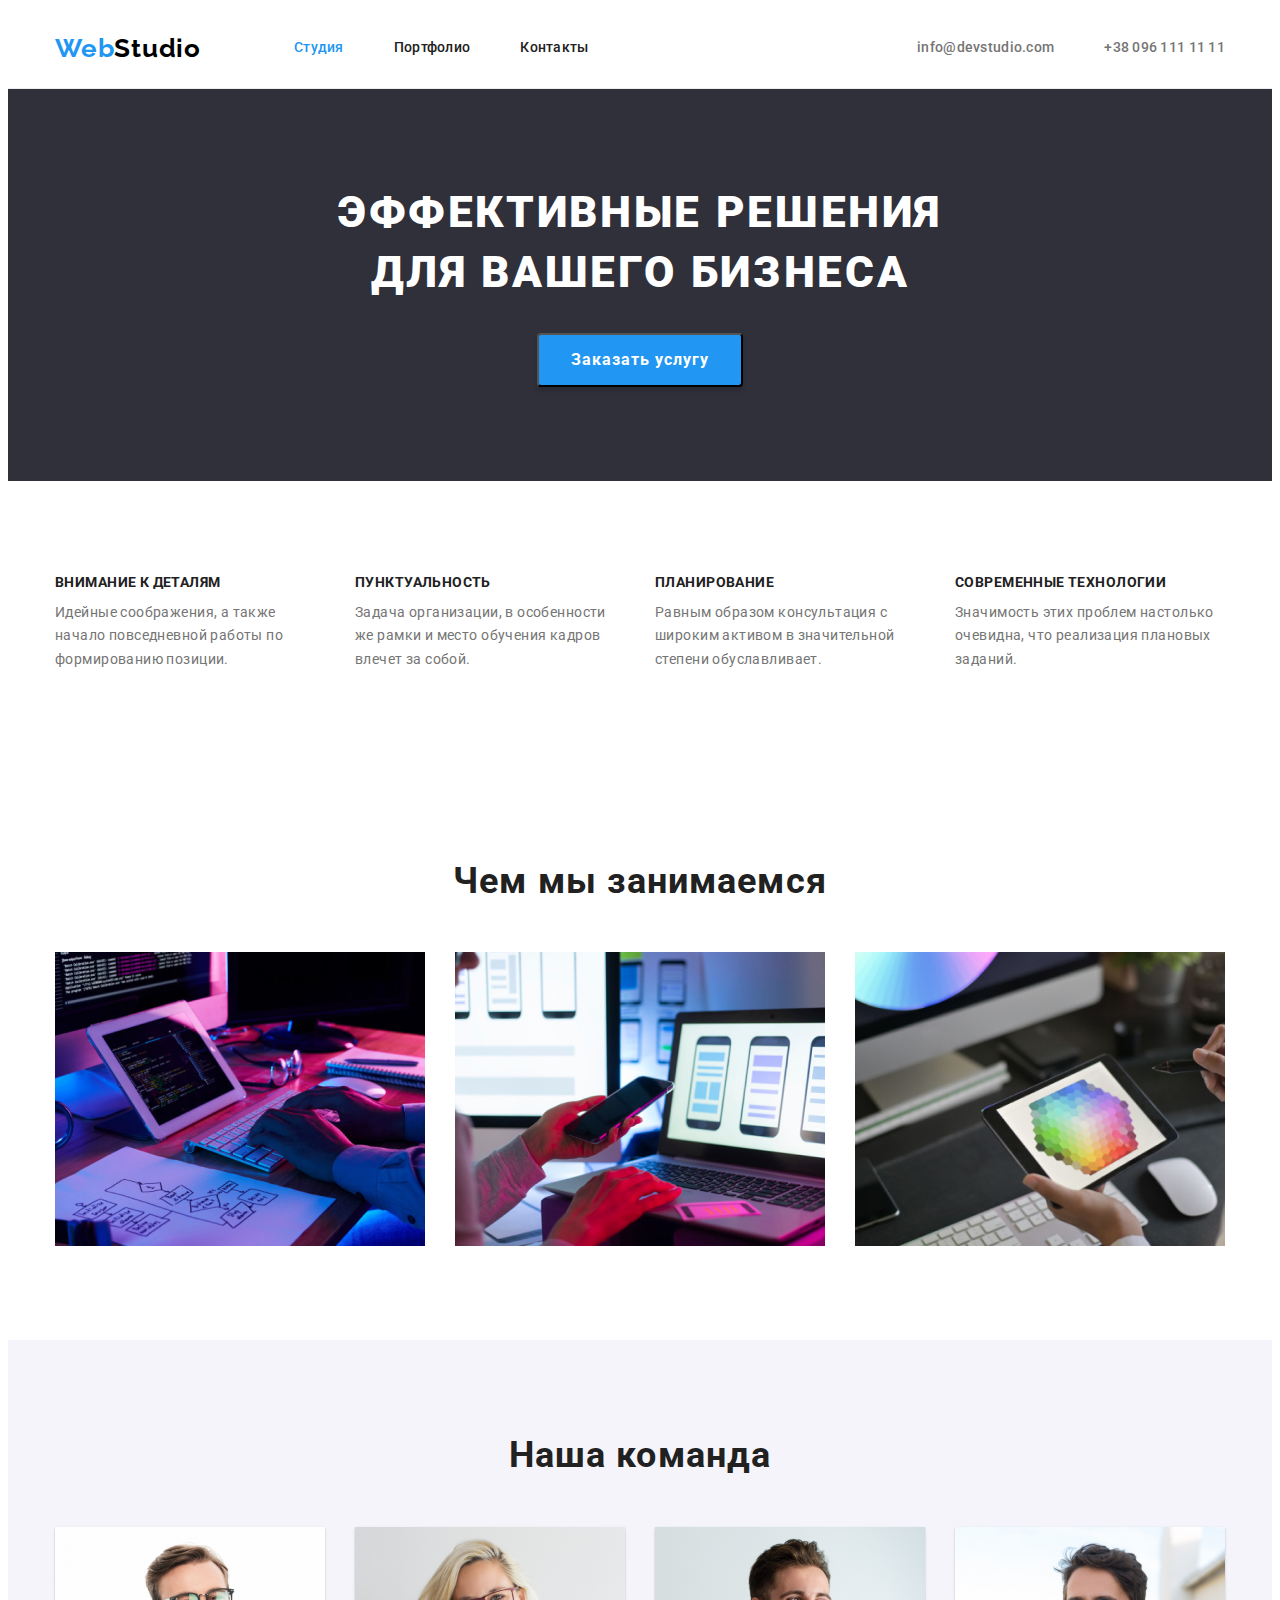
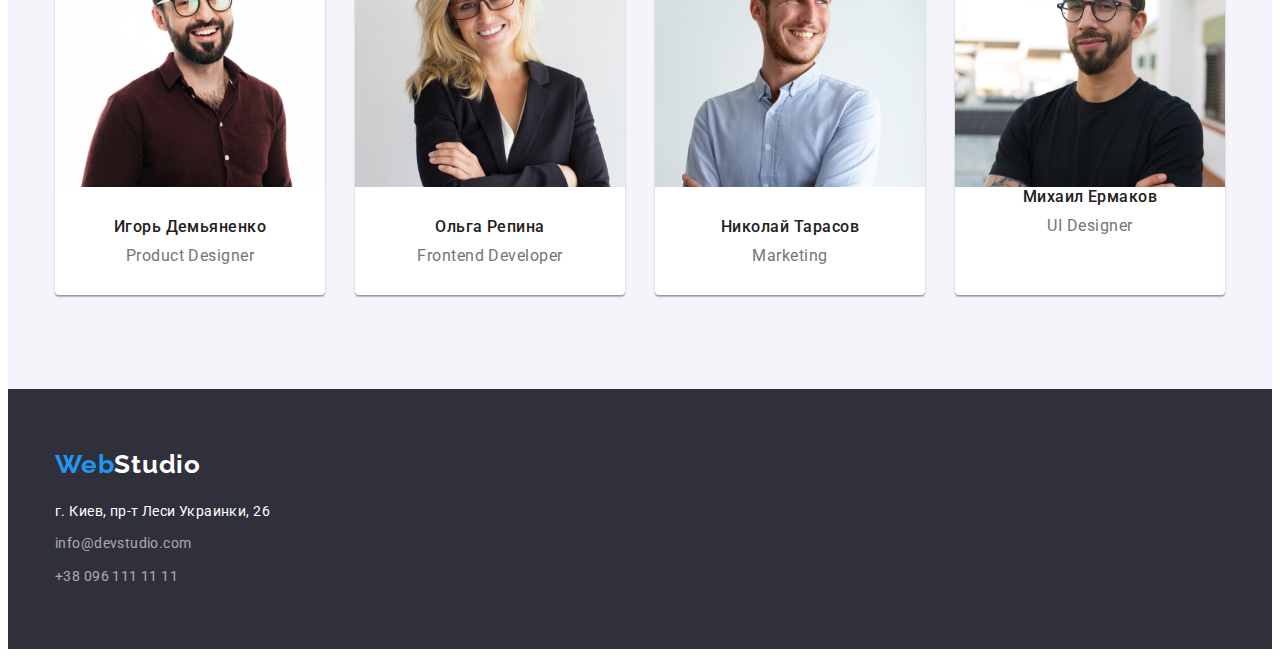
==== commit b2b8c6a5: "+" ====
--- a/index.html
+++ b/index.html
@@ -73,7 +73,7 @@
         </section>
 
         <!-- Род занятия в картинках -->
-        <section>
+        <section class="section-minus">
             <div class="container">
                 <h2 class="main-page-titles">Чем мы занимаемся</h2>
                 <ul class="occupation-list">
--- a/css/styles.css
+++ b/css/styles.css
@@ -59,6 +59,10 @@
     padding-left: 15px;
     padding-right: 15px;
     margin: 0 auto;
+}
+
+.section-minus {
+    padding-top: 0;
 }
 
 /* шапка и елементы */
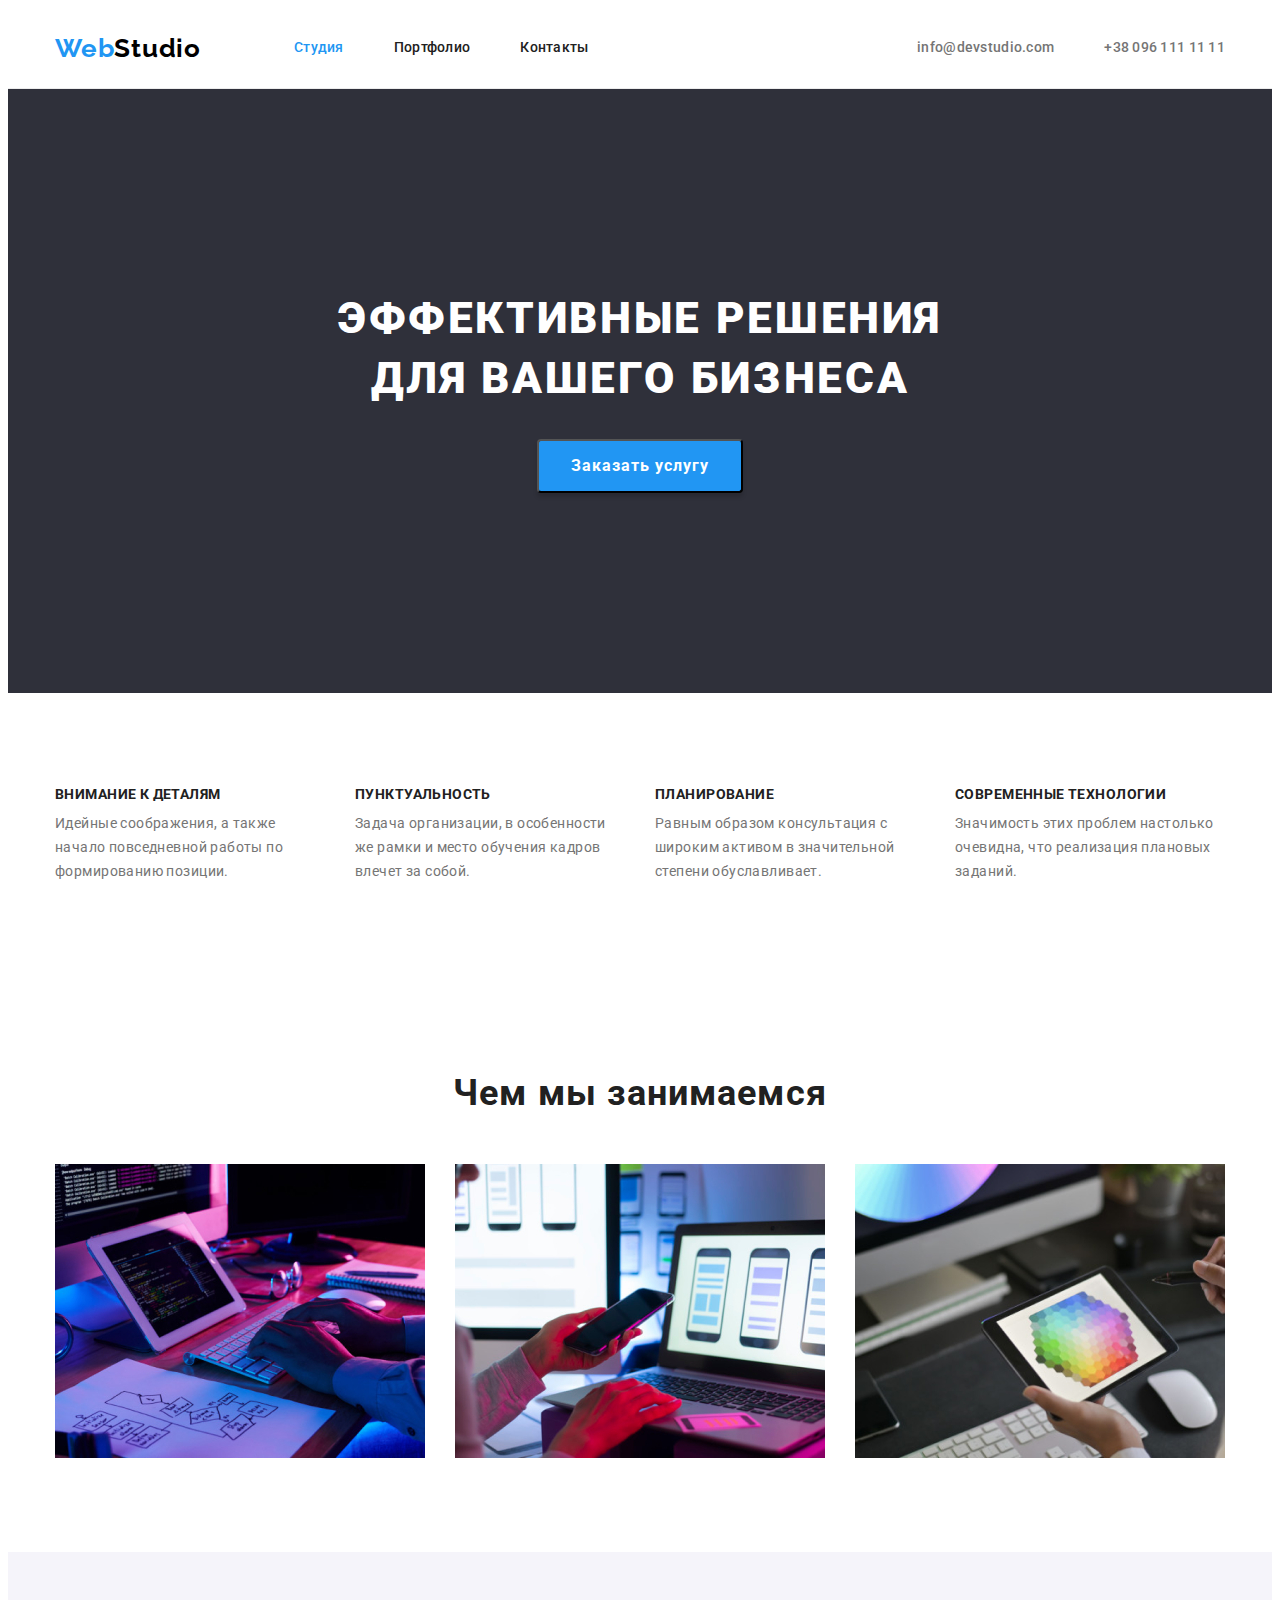
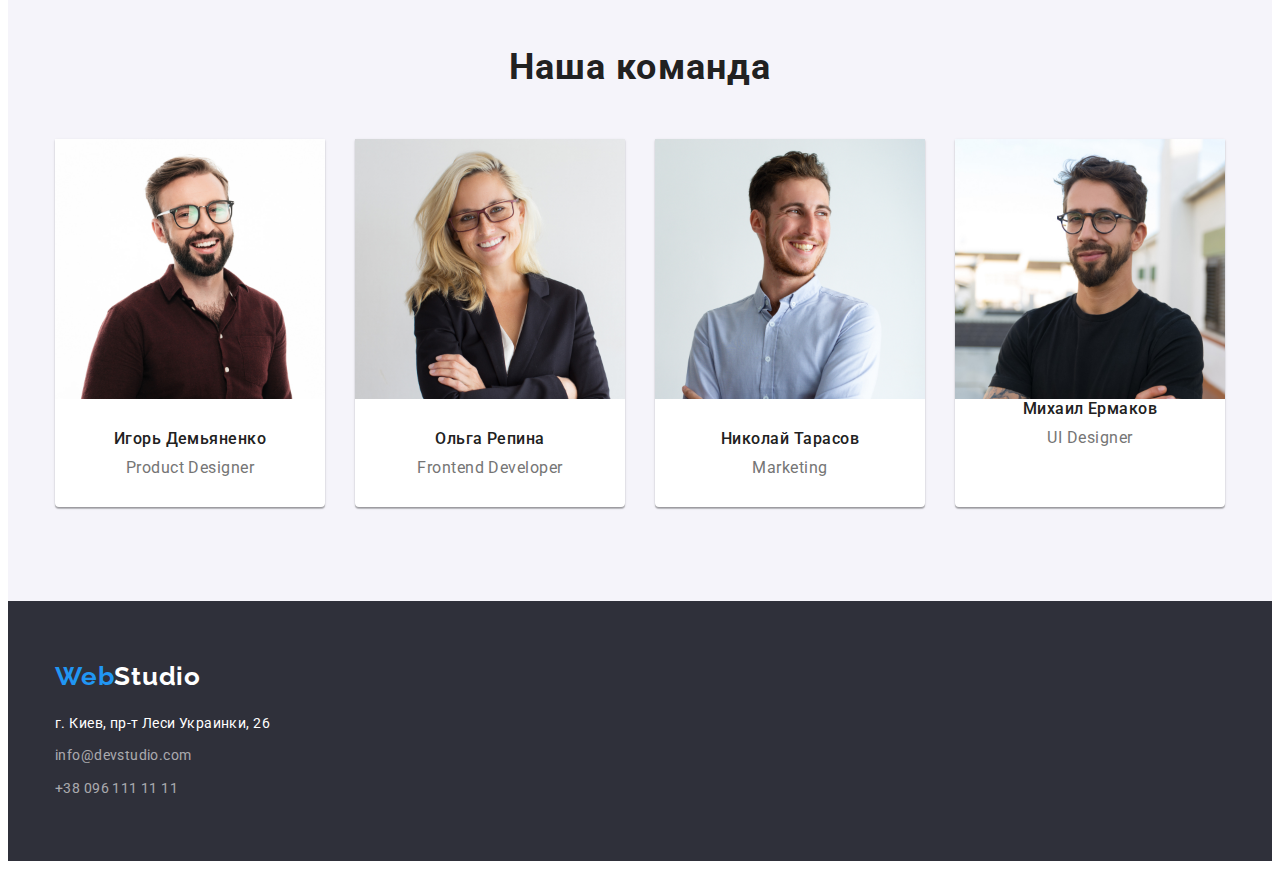
==== commit 459b33ad: "+" ====
--- a/index.html
+++ b/index.html
@@ -73,7 +73,7 @@
         </section>
 
         <!-- Род занятия в картинках -->
-        <section class="section-minus">
+        <section>
             <div class="container">
                 <h2 class="main-page-titles">Чем мы занимаемся</h2>
                 <ul class="occupation-list">
@@ -133,11 +133,11 @@
         <div class="container">
             <a href="index.html" class="main-page-link">Web<span class="main-page-link-logo">Studio</span></a>
             <address class="footer-address">г. Киев, пр-т Леси Украинки, 26
-                <ul>
+                <ul class="address-list">
                     <li>
                         <a href="mailto:info@devstudio.com" class="main-mail-footer">info@devstudio.com</a>
                     </li>
-                    <li>
+                    <li class="address-li">
                         <a href="tel:+380961111111" class="main-phone-footer">+38 096 111 11 11</a>
                     </li>
                 </ul>
--- a/css/styles.css
+++ b/css/styles.css
@@ -61,10 +61,6 @@
     margin: 0 auto;
 }
 
-.section-minus {
-    padding-top: 0;
-}
-
 /* шапка и елементы */
 .header {
     border-bottom: 1px solid #ECECEC;
@@ -73,7 +69,6 @@
 .header-div {
     display: flex;
     align-items: center;
-    height: 80px;
 }
 
 .header-div a {
@@ -154,8 +149,8 @@
 
 .main-page-face {
     background: #2F303A;
-    padding-top: 94px;
-    padding-bottom: 94px;
+    padding-top: 200px;
+    padding-bottom: 200px;
 }
 
 .main-page-face-text {
@@ -203,9 +198,7 @@
 /* Характеристики*/
 .specification-list {
     display: flex;
-    justify-content: center;
-    margin-top: 0;
-    margin-bottom: 94px;
+    margin-top: 0;
 }
 
 .specification-list .specification-li + .specification-li{
@@ -252,7 +245,6 @@
 
 .occupation-list {
     display: flex;
-    justify-content: center;
 }
 
 .occupation-list .occupation-li + .occupation-li {
@@ -268,7 +260,6 @@
     display: flex;
     margin-top: 0;
     margin-bottom: 0;
-    justify-content: center;
 }
 
 .main-page-team-list .main-page-team-teaser + .main-page-team-teaser {
@@ -374,7 +365,6 @@
     border-bottom: 1px solid #EEEEEE;
     border-left: 1px solid #EEEEEE;
     border-right: 1px solid #EEEEEE;
-    width: 370px;
 }
 .portfolio-variant-name {
     margin-bottom: 4px;
@@ -424,9 +414,15 @@
     color: var(--white-color);
 }
 
+.address-list {
+    margin-top: 9px;
+}
+
+.address-li {
+    margin-top: 9px;
+}
 .main-mail-footer,
 .main-phone-footer {
-    margin-top: 9px;
 
     display: block;
     font-style: normal;
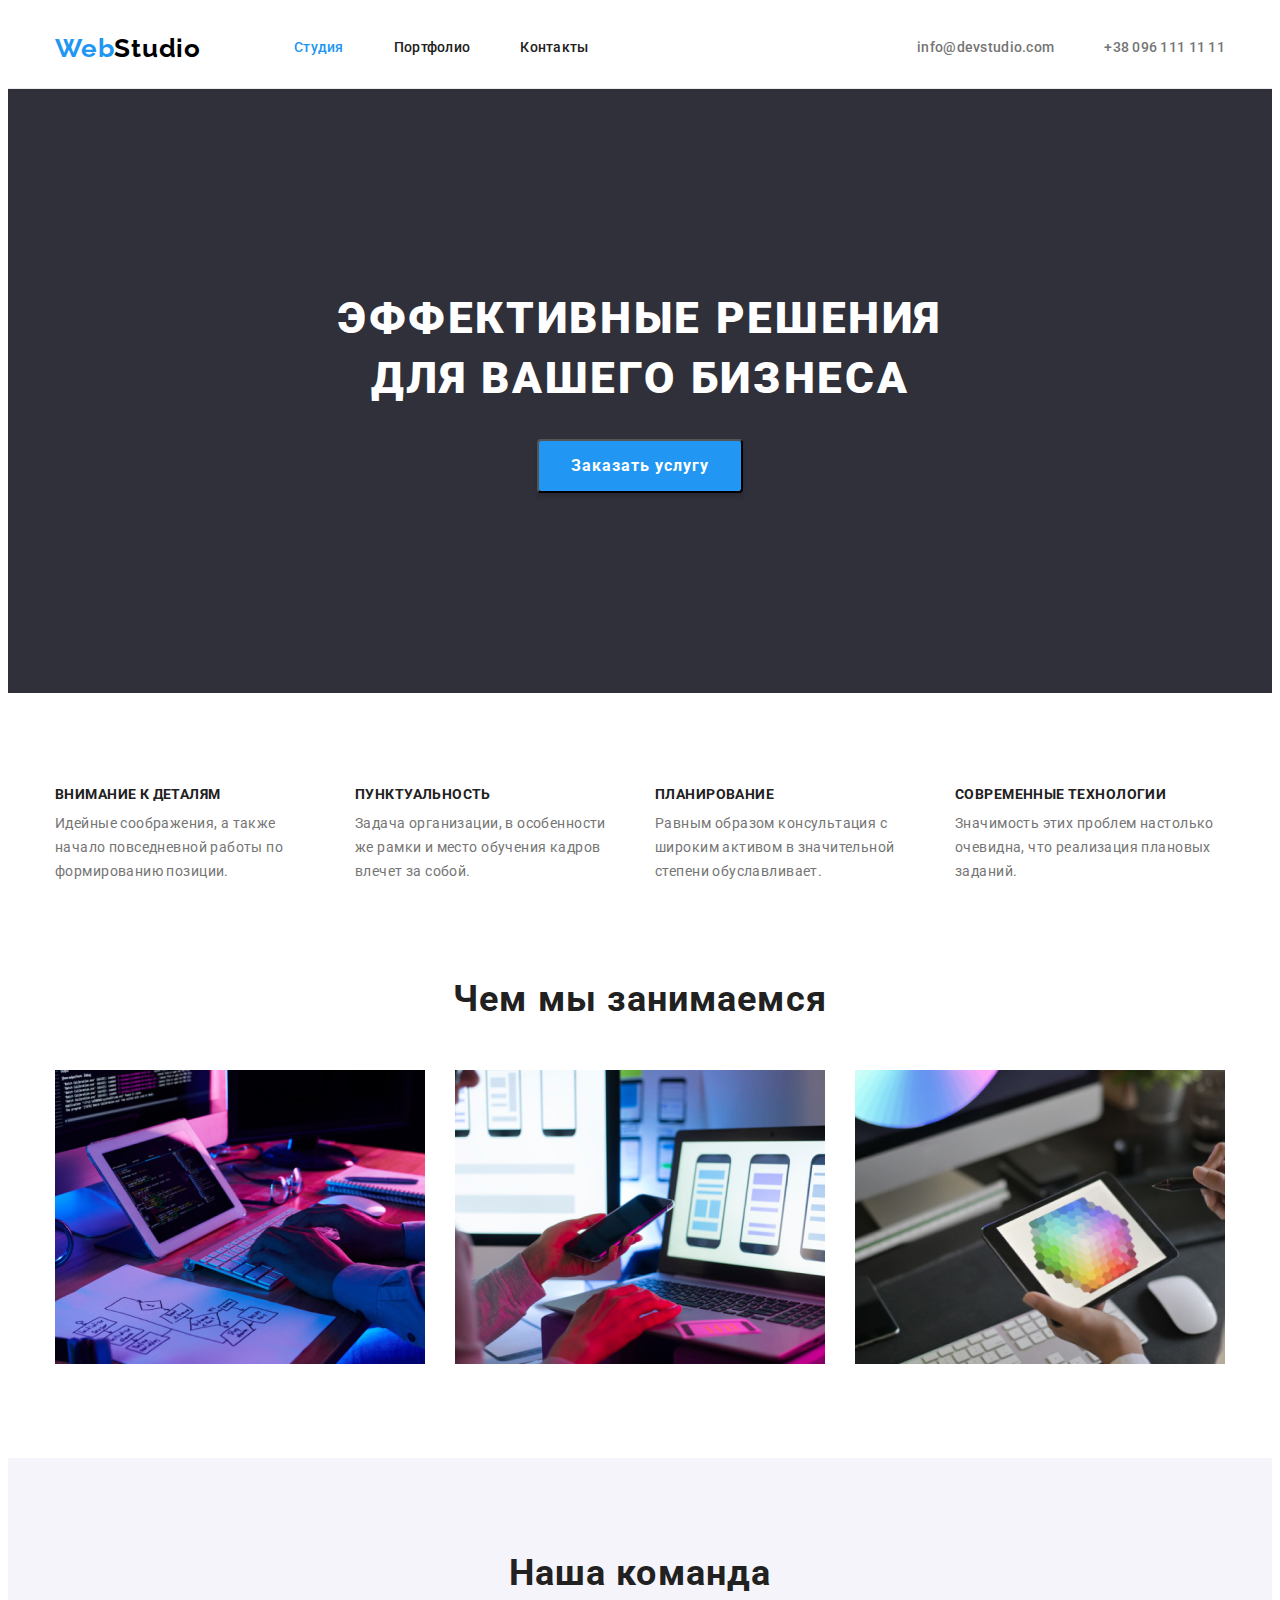
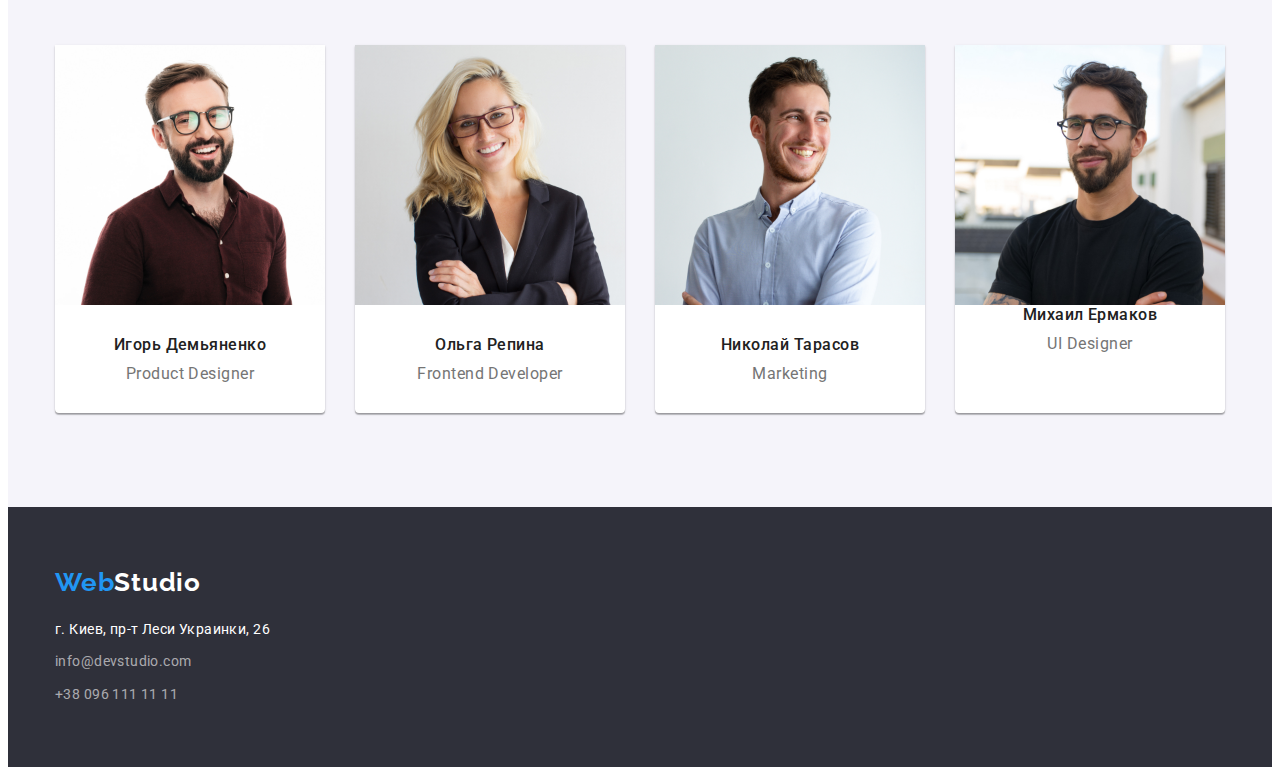
==== commit 6c3ee25f: "last edit" ====
--- a/index.html
+++ b/index.html
@@ -48,7 +48,7 @@
         </section>
 
         <!-- Характеристика -->
-        <section>
+        <section class="padding-minus">
             <div class="container">
                 <ul class="specification-list">
                 <li class="specification-li">
--- a/css/styles.css
+++ b/css/styles.css
@@ -59,6 +59,10 @@
     padding-left: 15px;
     padding-right: 15px;
     margin: 0 auto;
+}
+
+.padding-minus {
+    padding-bottom: 0;
 }
 
 /* шапка и елементы */
